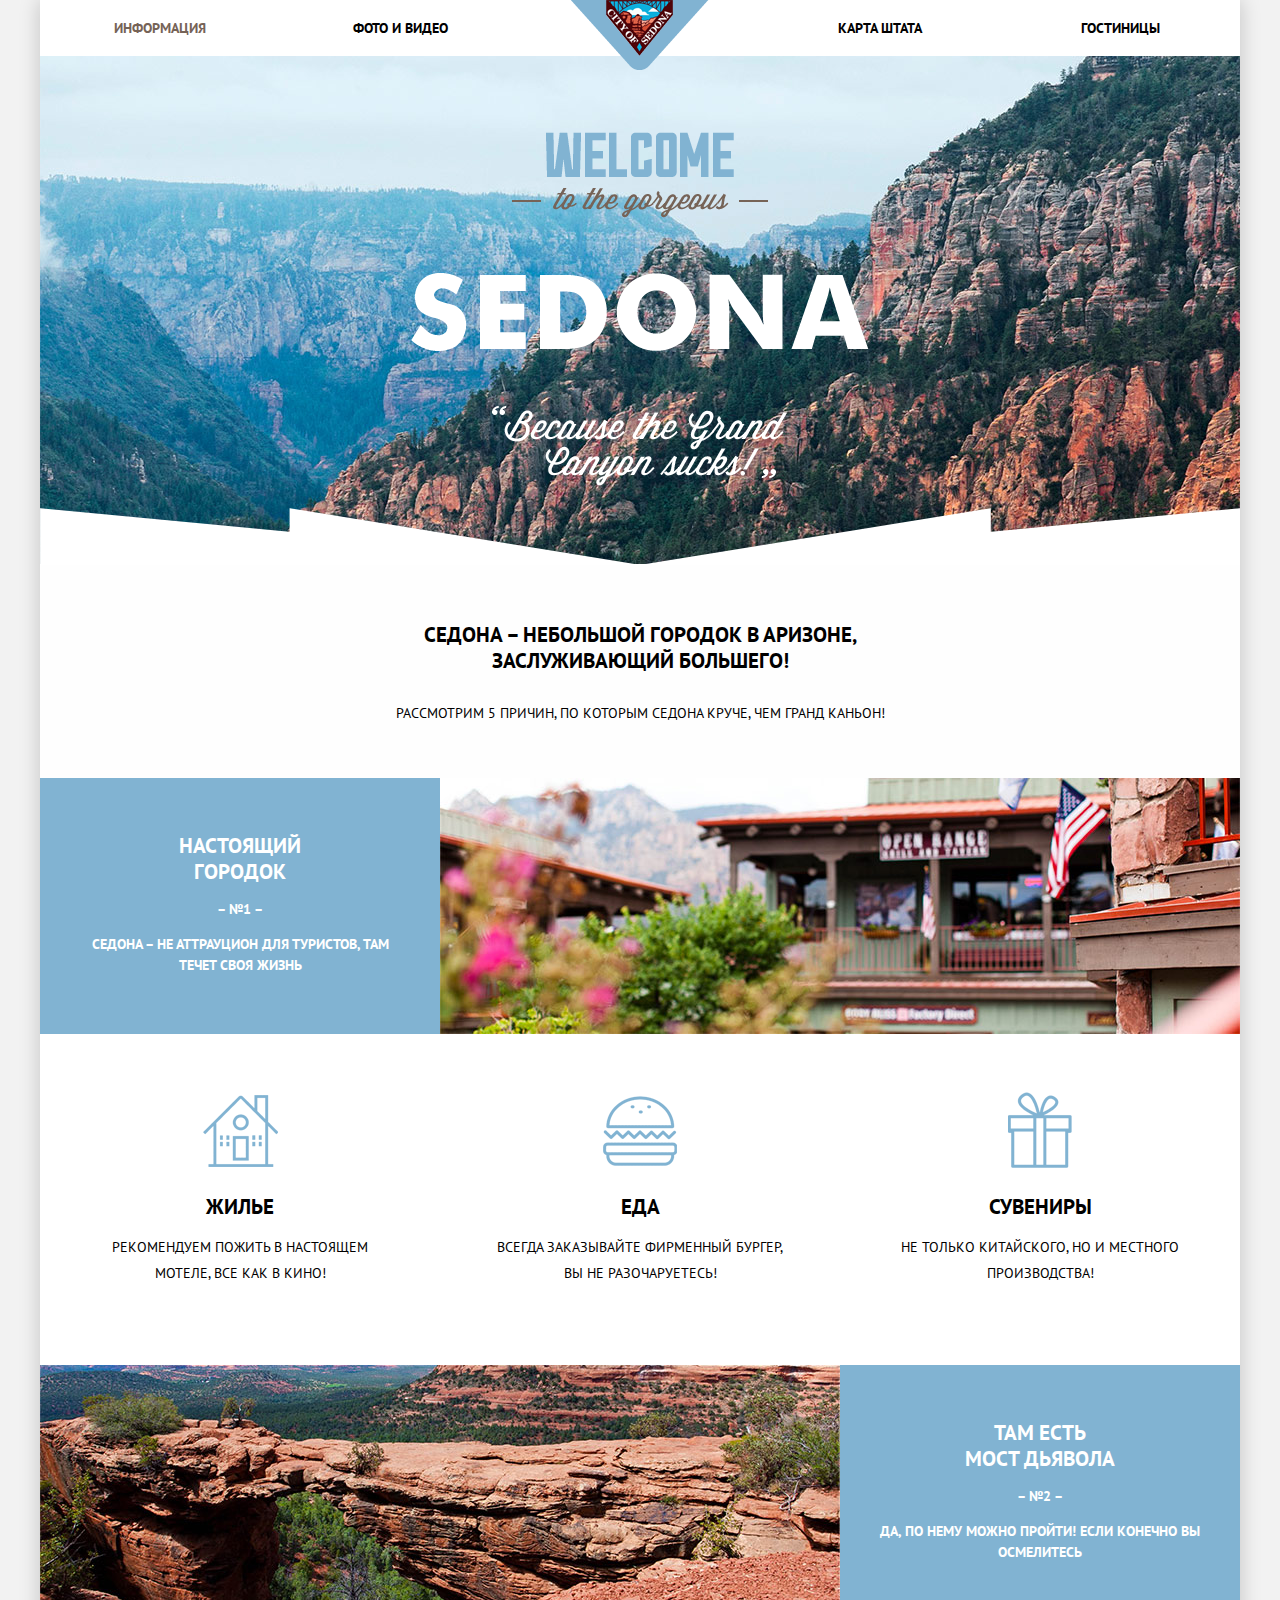
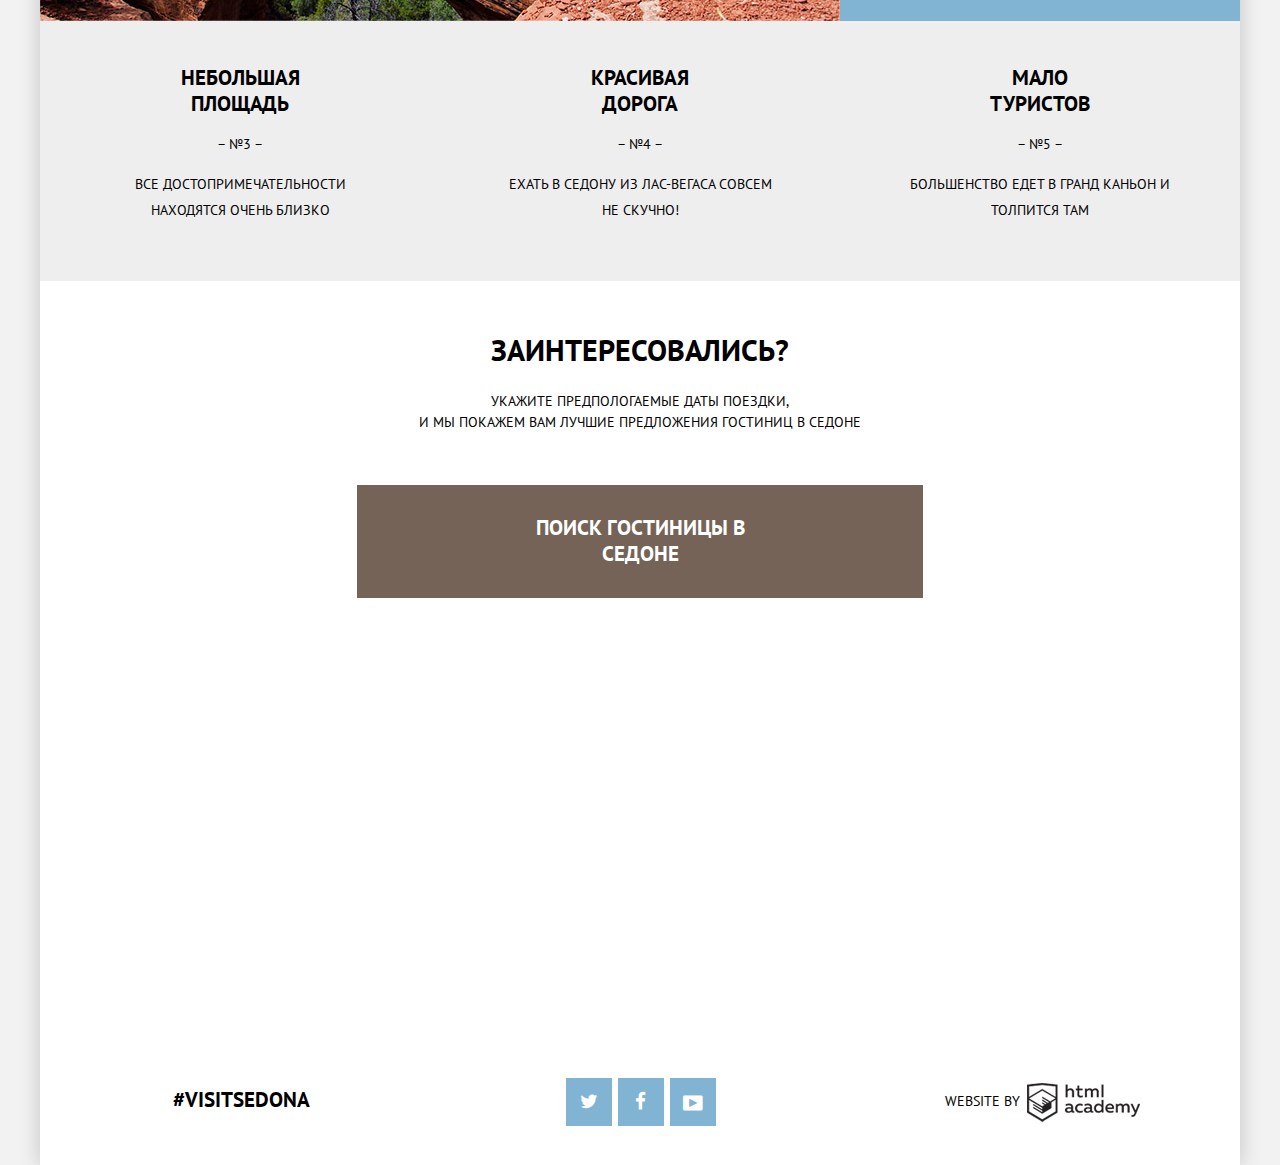
==== index.html @ 7009b2d2 "поправил цвет состояний" ====
<!DOCTYPE html>
<html lang="ru">
  <head>
    <meta charset="utf-8">
    <title>HTML Academy: Седона</title>
    <link rel="stylesheet" href="css/normalize.css">
    <link rel="stylesheet" href="css/style.css">
    <link href="https://fonts.googleapis.com/css?family=PT+Sans:400,700&amp;subset=latin,cyrillic" rel="stylesheet" type="text/css">
  </head>
<body>
  <div class="wrap">
    <header class="header">
          <ul class="navigation">
           <li><span class="active">Информация</span></li>
            <li><a class="navigation-name" href="#">Фото и видео</a></li>
            <li class="logo-block"><a  href="index.html" class="navigation-name header-logo"><img src="img/logo.png" width="138" height="70" alt="logo" /></a></li>
            <li><a class="navigation-name" href="#map">Карта штата</a></li>
            <li><a class="navigation-name" href="hotels.html">Гостиницы</a></li>
          </ul>
      </header>

    <main class="main-container">
      <div class="logo-banner">
        <div class="welcome-logo banner-logos">
          <img src="img/welcome_logo.png" width="256" height="86" alt="welcome">
        </div>
        <div class="big-logo banner-logos">
          <img src="img/main_logo.png" width="458" height="78" alt="sedona">
        </div>
        <div class="slogan-logo banner-logos">
          <img src="img/gc_sucks.png" width="296" height="80" alt="gc-is-sucks">
        </div>
      </div>
        <div class="summary-block">
          <section class="summary" >
            <h1 class="summary-title">Седона – небольшой городок в Аризоне, заслуживающий большего!</h1>
            <p>Рассмотрим 5 причин, по которым седона круче, чем Гранд Каньон!</p>
          </section>
        </div>

      <div class="reasons-container">
        <div class="reason reason-one">
          <div class="block-one">
           <div class="up-block-title-one">
             <b>Настоящий <br>городок</b>
             <p>– №1 –</p>
             <p> Седона – не аттрауцион для туристов, там течет своя жизнь </p>
           </div>
         </div>
         <div class="reason-one-foto">
         </div>
          <div class="block-two">
            <ul class="reason-one-list">
              <li class="list-block pic-up-one">
                <div class="city-rew">
                  <span>Жилье</span>
                  <p>Рекомендуем пожить в настоящем мотеле, все как в кино!</p>
                </div>
              </li>
              <li class="list-block pic-up-two">
                <div class="city-rew">
                <span>Еда</span>
                <p>Всегда заказывайте фирменный бургер, вы не разочаруетесь!</p>
               </div>
             </li>
              <li class="list-block pic-up-three">
                <div class="city-rew">
                  <span>Сувениры</span>
                  <p>Не только китайского, но и местного производства!</p>
                </div>
              </li>
            </ul>
          </div>
        </div>
        <div class="reason reason-two">
            <div class="reason-two-foto">
          </div>
          <div class="block-one">
            <div class="up-block-title-two">
              <b>Там есть<br>мост дьявола</b>
              <p>– №2 –</p>
              <p> Да,  по нему можно пройти! Если конечно вы осмелитесь</p>
            </div>
          </div>
          <div class="block-two">
            <ul class="reason-two-list">
              <li class="list-block">
                <div class="diablo-rew">
                <span>Небольшая<br>площадь</span>
                <p>– №3 –</p>
                <p>Все достопримечательности находятся очень близко</p>
              </div>
            </li>
              <li class="list-block">
                <div class="diablo-rew">
                  <span>Красивая<br> дорога</span>
                  <p>– №4 –</p>
                  <p>Ехать в Седону из Лас-Вегаса совсем не скучно!</p>
                </div>
              </li>
              <li class="list-block">
               <div class="diablo-rew">
                <span>Мало<br> туристов</span>
                <p>– №5 –</p>
                <p>Большенство едет в гранд каньон и толпится там</p>
               </div>
             </li>
            </ul>
        </div>
      </div>
    </div>
    <div class="search-container">
      <div class="question">
        <b>Заинтересовались?</b>
        <p>Укажите предпологаемые даты поездки,<br> и мы покажем вам лучшие предложения гостиниц в седоне</p>
        </div>

          <div class="search-block">
            <a href="#" class="search-btn"><h2>Поиск гостиницы в седоне</h2></a>
              <form action="https://echo.htmlacademy.ru" method="get" class="search-form">
                <div class="date-block">
                  <div class="date-in">
                    <label><span class="label-titel">Дата заезда:</span>
                      <input  type="text" class="date" name="date-in"  value="24 апреля 2016" tabindex="1" required>
                      <span class="icon-calendar"></span>
                    </label>
                  </div>
                  <div class="date-out">
                    <label><span class="label-titel">Дата выезда:</span>
                      <input  type="text" class="date" name="date-out" value="4 июля 2016" tabindex="2" required>
                      <span class="icon-calendar"></span>
                    </label>
                  </div>
                </div>
                <div class="switch-block">
                  <div class="switch-title">Взрослые:</div>
                  <div class="adult-switch">
                    <button class="switch-button" type="button" name="-"><span class="icon-minus"></span></button>
                    <input type="text" class="numb" name="text" value="2" tabindex="3">
                    <button class="switch-button" type="button" name="+"><span class="icon-plus"></span></button>
                  </div>
                  <div class="switch-title">Дети:</div>
                  <div class="child-switch">
                    <button  class="switch-button" type="button" name="-"><span class="icon-minus"></span></button>
                    <input type="text" class="numb" name="text" value="0" tabindex="4">
                    <button  class="switch-button" type="button" name="+"><span class="icon-plus"></span></button>
                  </div>
                </div>
                <input type="submit" class="find-button" name="button" value="Найти">
              </form>
            </div>
          </div>
          <div id="map" class="map-box">
            <iframe src="https://www.google.com/maps/embed?pb=!1m18!1m12!1m3!1d704650.4174790381!2d-111.84187497226355!3d34.87278309680988!2m3!1f0!2f0!3f0!3m2!1i1024!2i768!4f13.1!3m3!1m2!1s0x872da132f942b00d%3A0x5548c523fa6c8efd!2z0KHQtdC00L7QvdCwLCDQkNGA0LjQt9C-0L3QsCA4NjMzNiwg0KHQqNCQ!5e0!3m2!1sru!2sru!4v1463245901984" class="map" width="1200" height="585" frameborder="0" style="border:0" allowfullscreen></iframe>
          </div>
      </main>
      <!-- Подвал -->
      <footer>
        <div class="container">
          <div class="visitsedona">
            <a href="#">#visitsedona</a>
          </div>
          <div class="social">
            <ul>
              <li><a class="soc icon-twitter" href="https://twitter.com/"></a></li>
              <li><a class="soc icon-facebook" href="https://www.facebook.com/"></a></li>
              <li><a class="soc icon-youtube" href="https://www.youtube.com/"></a></li>
            </ul>
          </div>
          <div class="copyright-block">
          <a href="#" class="copyright"></a>
        </div>
        </div>
      </footer>
    </div>
<!--Скрипт -->
<script src="js/script.js"></script>
</body>
</html>
---- css/style.css ----
html,
body {
  margin: 0;
  padding: 0;
  font-family: "PT Sans","Arial", sans-serif;
  font-size: 14px;
  line-height: 26px;
  font-weight: bold;
  background-color: #f2f2f2;
}

@font-face {
  font-weight: normal;
  font-style: normal;
  font-family: "symbols-sedona";
  src: url("../fonts/symbols-sedona.woff") format("woff"),
       url("../fonts/symbols-sedona.woff2") format("woff2");
}

[class^="icon-"]::before,
[class*=" icon-"]::before {
  display: inline-block;
  width: 1em;
  margin-right: 0.2em;
  margin-left: 0.2em;

  font-weight: normal;
  line-height: 1em;
  font-family: "symbols-sedona";
  text-align: center;
  text-transform: none;
  text-decoration: inherit;
  font-style: normal;
  font-variant: normal;

  speak: none;
}

.icon-facebook::before { content: "\66"; } /* "f" */
.icon-twitter::before { content: "\74"; } /* "t" */
.icon-up-dir::before {content: "\25b2"; } /* "▲" */
.icon-down-dir::before {content: "\25bc";} /* "▼" */
.icon-star::before { content: "\2605"; } /* "★" */
.icon-check-off::before { content: "\2610"; } /* "☐" */
.icon-check-on::before { content: "\2611"; } /* "☑" */
.icon-calendar::before { content: "\e800"; } /* "" */
.icon-plus::before { content: "\e801"; } /* "" */
.icon-minus::before { content: "\e802"; } /* "" */
.icon-youtube::before { content: "\f39e"; } /* "" */




a{
  text-decoration: none;
  text-transform: uppercase;
  color: #000000;
}



.clearfix::after {
  content: "";
  display: table;
  clear: both;
}


.wrap{
  margin: 0 auto;
  width: 1200px;
  box-shadow: 0 0 20px rgba(0,0,0,0.2);
}

.wrap-hotels{
  margin: 0 auto;
  width: 1200px;
  box-shadow: 0 0 20px rgba(0,0,0,0.2);
}


/*Хедер*/

.header{
  background-color: #ffffff;
  box-sizing: border-box;
 }

 .main-menu{
  min-height: 56px;
 }

 .navigation{
   font-size: 0;
   margin: 0;
   padding: 0;
   list-style: none;
   box-sizing: border-box;
 }

 .navigation li{
  display: inline-block;
  vertical-align: top;
  text-align: center;
  width: 20%;
  box-sizing: border-box;
 }

.navigation .active,
 .navigation .navigation-name{
   display: block;
   font-family: "PT Sans","arial", sans-serif;
   font-size: 14px;
   line-height: 26px;
   font-weight: bold;
   text-transform: uppercase;
   padding: 15px 0;
 }

.logo-block{
  position: relative;
 }

.navigation .navigation-name.header-logo{
  padding: 0;
  height: 0;
  z-index: 2;
 }

 .navigation li>a:hover{
   color: #81b3d2;
 }

 .navigation li>a:active{
   color: #b2b2b2;
 }

.navigation .active{
   color: #766357;
 }

.navigation .active:hover{
   color: #604e43;
 }

 .navigation .active:active{
    color: #d6d0cc;
  }


/*Index.html container*/
.main-container{
  padding-top: 1px;
  background:  #ffffff url("../img/background_photo_1.jpg") no-repeat 50% 0;
}

/*hotels.html container*/
.main-container-hotels{
  height: 756px;
  background:  #ffffff url("../img/background_photo_hotels.jpg") no-repeat 50% 0%;
}

/*Блок с надписями*/
.logo-banner{
  position: relative;
  padding-bottom: 24px;
  margin-top: 75px;
}

.logo-banner::after{
  content: "";
  position: absolute;
  bottom: 0;
  left: 0;
  right: 0;
  display: block;
  width: 1200px;
  height: 57px;
  background: url("../img/deco.png") no-repeat;
}

.banner-logos{
  margin: 0  auto 55px auto;
}

.welcome-logo{
  width:256px;
  height: 86px;
}

.big-logo{
  width:458px;
  height: 78px;
}

.slogan-logo{
  width:296px;
  height: 80px;
}

/*Блок-причины*/
.summary-block{
  background-color: #fefefe;
  padding: 43px 300px 38px 300px;
  text-align: center;
}

.summary-title{
  margin-bottom: 26px;

}


.summary-title,
.up-block-title-one,
.up-block-title-two,
.city-rew span,
.diablo-rew span,
.search-btn h2,
.visitsedona a{
  font-size: 21px;
  line-height: 26px;
  font-weight: bold;
  text-transform: uppercase;
  font-family: "PT Sans","arial", sans-serif;
}

.summary p,
.block1 p,
.city-rew p,
.diablo-rew p,
.question p{
  font-size: 14px;
  line-height: 26px;
  font-weight: lighter;
  text-transform: uppercase;
  font-family: "PT Sans","arial", sans-serif;
}

/*Блоки с причинами*/
.reason{
  font-size: 0;
}
.reason-one{
  margin-bottom: 55px;
}

.block-one{
  display: inline-block;
  vertical-align: top;
  width: 400px;
  background-color: #81b3d2;
  color: #ffffff;
}

.reason-one-foto{
  display: inline-block;
  vertical-align: top;
  width: 800px;
  height:256px;
  background: #2d282f url("../img/foto_2.jpg") no-repeat;
}

/*Наименование голубых блоков))*/
.up-block-title-one,
.up-block-title-two{
  margin: 0px 50px;
  padding-top: 55px;
  padding-bottom: 44px;
  text-align: center;
}

.up-block-title-two{
  margin: 0px 40px;
}

.list-block{
  display: inline-block;
  vertical-align: top;
  width: 380px;
  padding: 10px 10px;
  text-align: center;
}

.up-block-title-one p,
.up-block-title-two p{
  font-size: 14px;
  line-height: 21px;
}

.block-two ul{
  font-size: 0;
  margin: 0;
  padding: 0;
  list-style: none;
  box-sizing: border-box;
}

.pic-up-one{
  background:  #ffffff url("../img/house.png") no-repeat 50% 30%;
}

.pic-up-two{
  background:  #ffffff url("../img/burger.png") no-repeat 50% 30%;
}

.pic-up-three{
  background:  #ffffff url("../img/prise.png") no-repeat 50% 29%;
}

.reason-two-foto{
  display: inline-block;
  vertical-align: top;
  width: 800px;
  height:256px;
  background: #ffffff url("../img/foto_3.jpg") no-repeat;
}

.city-rew{
  padding: 0 40px;
  margin-top: 150px;
  line-height: normal;
}

.diablo-rew{
  padding: 34px 55px;
  line-height: normal;
}

.reason-two .block-two{
  background-color: #eeeeee;
}



/*Поиск*/
.search-container{
  position: relative;
  padding: 53px 350px 125px 350px  ;
  background: #ffffff;
  pointer-events: none;
}

.question{
  padding-top: 5px;
  text-align: center;
}

.question p{
  font-size: 14px;
  line-height: 21px;
  padding-top: 8px;
}

.question b{
  font-size: 30px;
  line-height: 21px;
  font-weight: bold;
  text-transform: uppercase;
  font-family: "PT Sans","arial", sans-serif;
}

.search-block{
  position: absolute;
  left: 317px;
  top: 204px;
  width: 566px;
  height: 480px;
}

.search-btn{
  display: block;
  padding: 13px 138px;
  background: #766357;
  text-align: center;
  text-decoration: none;
  color:#ffffff;
  pointer-events: all;
  border: none;
  outline: none;
}

.search-btn:active{
  box-shadow: inset 0 0 50px rgba(0,0,0,0.4);
}

/*Блок который отображается с помощью JS при нажатии на кнопку .search-btn */
.search-form{
  display: none;
  font-family: "PT Sans","arial", sans-serif;
  font-size: 14px;
  line-height: 26px;
  font-weight: bold;
  text-transform: uppercase;
  padding: 54px 41px 55px 57px;
  background: #ffffff;
  box-shadow: 0px 5px 10px rgba(0,0,0,0.2);
  pointer-events: all;
}

.search-form-show{
  display: block;
}

.search-form-hide{
  display: none;
}


.date {
  box-sizing: border-box;
  width:347px;
  height: 38px;
  margin-bottom: 29px;
  padding-left: 15px;
  padding-right: 15px;
  border: none;
  background: #f2f2f2;
  font-family: "PT Sans","arial", sans-serif;
  font-size: 14px;
  line-height: 26px;
  font-weight: bold;
  text-transform: uppercase;
}

.label-titel{
  display: inline-block;
  vertical-align: top;
  padding-top: 6px;
  width: 105px;
}

.date-in label,
.date-out label{
  position: relative;
}

.date,
input[type="text"],
.switch-button{
  outline: none;
}

.date:hover{
  background: #ebebeb;
}
.date:focus{
  background: #ffffff;
  outline: 2px solid #e5e5e5;
}


.icon-calendar{
  position: absolute;
  right: 5px;
  top: -8px;
  padding-top: 5px;
  font-size: 21px;
  line-height: 26px;
  color:#c2c2c2;
}

.icon-plus:hover,
.icon-minus:hover,.icon-calendar:hover{
  color:#000000;
}

.icon-plus:active,
.icon-minus:active,.icon-calendar:active{
  color:#81b3d2;
}

.numb{
  width: 28px;
  height: 28px;
  padding: 0;
  margin: 0;
  font-size: 14px;
  line-height: 26px;
  font-weight: bold;
  text-align: center;
  border: none;
  background: #f2f2f2;
}

.switch-button{
  border: none;
  cursor: pointer;
  background: #f2f2f2;
  padding: 6px 9px;
}

.icon-plus,
.icon-minus{
  color: #a9a9a9;
  font-size: 14px;
  line-height: 26px;
}

.child-switch,
.adult-switch{
  box-sizing: border-box;
  width: 114px;
  height: 38px;
  padding-left: 2px;
  background: #f2f2f2;
}

.adult-switch{
  margin-left: 35px;
  margin-right: 50px;
}

.child-switch{
  margin-left: 20px;
}

.switch-title,
.child-switch,
.adult-switch{
  display: inline-block;
}

.find-button{
  width: 459px;
  height: 58px;
  margin: auto 0;
  margin-top: 55px;
  border: none;
  outline: none;
  background: #81b3d2;
  color:#ffffff;
  font-size: 21px;
  line-height: 26px;
  text-transform: uppercase;
  font-weight: bold;
  cursor: pointer;
}

.find-button:hover{
  background: #669ec0;
}

.find-button:active{
  background:#5496bd;
  color:#88b6d1;
}

/*Map*/

.map-box{
  z-index: 1;
  margin-bottom: -120px;
}

/*Подвал*/

footer{
  position: relative;
  z-index: 2;
  font-size: 0;
  padding: 33px 100px 39px 133px;
  box-sizing: border-box;
  background-color: rgba(255, 255, 255, 0.9);
}

.visitsedona{
  display: inline-block;
  vertical-align: top;
  padding-top: 9px;
  width: 33.334%;
}

.social{
  display: inline-block;
  vertical-align: top;
  text-align: center;
  width: 33.334%;
}

.social ul{
  font-size: 0;
  margin-right: 25px;
  padding: 0;
  list-style: none;
}

.social li{
  display: inline-block;
}

.social li:nth-child(1)> a,
.social li:nth-child(2)> a{
  font-size: 19px;
  line-height: 20px;
}

.social li:nth-child(3)> a{
  font-size: 23px;
  line-height: 20px;
}


.soc{
  display: inline-block;
  vertical-align: top;
  width: 46px;
  height: 48px;
  margin-right: 6px;
  padding-top: 13px;
  text-align: center;
  color:#ffffff;
  background: #81b3d2;
  box-sizing: border-box;
}

.soc:hover{
  background: #669ec0;
}
.soc:active{
  background: #5496bd;
  color:#88b6d1;
}



.copyright-block{
  width: 33.334%;
  display:inline-block;
  vertical-align: top;
  text-align: right;
}

.copyright{
  display:inline-block;
  vertical-align: top;
  position: relative;
  margin-top: 5px;
  width: 113px;
  height: 39px;
  background: url(../img/acadlogo.png) no-repeat;
}

.copyright:hover{
  background: url(../img/acadlogo_hvr.png) no-repeat;
}

.copyright:active{
  background: url(../img/acadlogo_down.png) no-repeat;
}

.copyright::before{
  position: absolute;
  top: 5px;
  left:-82px;
  content:"Website by";
  font-size: 14px;
  line-height: 26px;
  font-weight: lighter;
  text-transform: uppercase;
  font-family: "PT Sans","arial", sans-serif;
}

/*HOTELS*/

.hotel-filters{
  height: 175px;
  /*outline: 1px solid red;*/
  padding: 21px 72px;
}

.find-hotels{
  height: 31px;
  border-bottom:1px solid #e5e5e5;
  background: #ffffff;
  padding: 28px 60px;
}



/*Checkbox*/

.checkbox-filter{
  display: inline-block;
  vertical-align: top;
  width: 527px;
  margin-right: 195px;
}


.perks{
  display: inline-block;
  vertical-align: top;
  margin-right: 115px;
  margin-top: 5px;
  font-size: 16px;
  line-height: 20px;
  color: #ffffff;
  text-transform: uppercase;
}

input[type="checkbox"]{
  display:none;
}

input[type="checkbox"]+label{
  display: block;
  margin: 26px 0;
  padding-left: 40px;
  font-size: 14px;
  line-height: 20px;
  font-weight: normal;
  color: #ffffff;
  text-transform: uppercase;
  position: relative;
  cursor: pointer;
}


input[type="checkbox"]+label::before,
input[type="checkbox"]:checked+label::before,
input[type="checkbox"]:disabled+label::before,
input[type="checkbox"]:checked:disabled+label::before{
position: absolute;
top: 0;
left: 0;
}

input[type="checkbox"]+label::before{
  content: "";
  width: 22px;
  height: 22px;
  background: transparent url(../img/spritesheet.png) no-repeat -5px -5px;
}

input[type="checkbox"]:checked+label::before{
  content: "";
  width: 26px;
  height: 22px;
  background: transparent url(../img/spritesheet.png) no-repeat -37px -5px;
}

input[type="checkbox"]:disabled+label::before{
  content: "";
  width: 22px;
  height: 22px;
  background: transparent url(../img/spritesheet.png) no-repeat -109px -5px;
}

input[type="checkbox"]:checked:disabled+label::before{
  content: "";
  width: 26px;
  height: 22px;
  background: transparent url(../img/spritesheet.png) no-repeat -73px -5px;
}


/*Сложный фитльтр*/
.filter-range {
  display: inline-block;
  vertical-align: top;
  padding-top: 5px;
  width: 330px;
  color: #ffffff;
  text-transform: uppercase;
}

.filter-range-title {
  margin-bottom: 11px;
  margin-left: 3px;
  font-weight: 600;
  font-size: 16px;
  line-height: 21px;
}

.price-controls {
  position: relative;
  height: 33px;
  margin-bottom: 20px;
  margin-left: 13px;
  font-size: 0;
  border: 2px solid #ffffff;
  border-radius: 2px;
}

.price-controls::after {
  content: "";
  position: absolute;
  top: 50%;
  left: 50%;
  width: 2px;
  height: 22px;
  transform: translate(-50%, -50%);
  background: #ffffff;
}

.price-controls label {
  display: inline-block;
  font-size: 14px;
  line-height: 28px;
  font-weight: normal;
  vertical-align: top;
  cursor: pointer;
}

.price-controls .min-price{
  width: 90px;
  padding-left: 65px;
}

.price-controls .max-price {
  padding-left: 58px;
}

.price-controls input {
  width: 50px;
  margin: 0;
  color: inherit;
  font: inherit;
  background: none;
  border: none;
  outline: none;
}

.range-controls {
  position: relative;
  margin-bottom: 32px;
    margin-left: 13px;
}

.range-controls .scale {
  height: 2px;
  background: rgba(255, 255, 255, 0.3);
}

.range-controls .bar {
  width: 80%;
  height: 2px;
  background: #ffffff;
}

.range-toggle {
  position: absolute;
  top: -9px;
  width: 4px;
  height: 4px;
  background: #ababab;
  border: 8px solid #ffffff;
  border-radius: 50%;
  box-shadow: 0 2px 1px 0 rgba(0, 1, 1, 0.2);
  cursor: pointer;
}

.range-toggle-min {
  left: 0;
}

.range-toggle-max {
  left: 80%;
}

.range-toggle:hover {
  background: #1c4f80;
}

.btn-transparent {
  display: block;
  margin: 0 auto;
  padding: 6px 35px;
  font-size: 14px;
  font-weight: normal;
  line-height: 20px;
  color: #ffffff;
  text-transform: uppercase;
  background: transparent;
  border: 2px solid #ffffff;
  border-radius: 2px;
  outline: none;
  cursor: pointer;
}

.btn-transparent:hover {
  color: #000000;
  background: #ffffff;
}


/*Результат поиска*/


.find-hotels-title{
  margin-right: 45px;
  margin-left: 10px;
  font-size: 21px;
  line-height: 26px;
  color: #000000;
  text-transform: uppercase;
}

.sort-list{
  display: inline-block;
  vertical-align: top;
  font-size: 0;
  margin-top: 8px;
  padding: 0;
  list-style: none;
}

.sort-list li{
  display: inline-block;
  vertical-align: top;
}

.sort-list li:first-child{
  text-transform: uppercase;
  font-weight: normal;
  font-size: 12px;
  line-height: 18px;
  margin-right: 40px;
}

.sort-list li:not(first-child){
  margin-right: 32px;
}


.sort-list-type,
.active{
  text-transform: uppercase;
  font-weight: normal;
  font-size: 12px;
  line-height: 18px;
  color: #d0d0d0;
  border-bottom: 1px dotted #81b3d2;
}

.sort-list-type:hover{
  color: #81b3d2;
  border:none;
}

.sort-list-type:active{
  color: #000000;
  border:none;
}

.active{
  color: #81b3d2;
  border:none;
}


/*стрелки*/
.switches-case{
  display: inline-block;
  vertical-align: top;
  font-size: 0;
  margin-top: 5px;
  margin-left: 465px;

}

.switches-case  a{
  font-size: 23px;
  line-height: 20px;
  margin-left: -7px;
  color: #cccccc;
}

.switches-case  a:nth-child(2){
  color: #81b3d2;
}

.icon-up-dir:hover::before{
  color: #000000;
}

.icon-up-dir:active::before{
  color: #81b3d2;
}


/*Результаты*/

.hotel-block{
  box-sizing: border-box;
  height: 150px;
  border-bottom:1px solid #e5e5e5;
  padding:  25px 72px;
  background: #ffffff;
}

.hotel-img{
  float: left;
  margin-top: 5px;
  width: 135px;
  height: 90px;
}

.hotel-info{
  float: left;
  padding-left: 30px;
}

.hotel-name{
  display: inline-block;
  vertical-align: top;
  font-size: 21px;
  line-height: 26px;
  font-weight: bold;
  margin-bottom: 6px;
}

.hotel-name:hover{
  color:#81b3d2;
}

.hotel-name:active{
  color:#cacaca;
}

.type-prise{
  font-size: 14px;
  line-height: 21px;
  font-weight: normal;
  text-transform: uppercase;
  margin: 0;
}


.type{
  display: inline-block;
  vertical-align: top;
  width: 110px;
}

.prise{
  display: inline-block;
  vertical-align: top;
  margin-left: 6px;
}

.btn-more,
.btn-reserve{
  display: inline-block;
  vertical-align: top;
  padding: 3px 0px;
  margin-top: 15px;
  color: #ffffff;
  text-align: center;
  font-size: 14px;
  line-height: 21px;
}

.btn-more{
  margin-right: 2px;
  width: 110px;
  background: #81b3d2;
}

.btn-more:hover{
  background: #669ec0;
}

.btn-more:active{
  background: #5496bd;
  color:#88b6d1;
}

.btn-reserve{
  width: 142px;
  background: #766357;
}

.btn-reserve:hover{
  background: #604e43;
}

.btn-reserve:active{
  background: #503e33;
  color:#766860;
}


.rating{
  float: right;
}

.stars{
  text-align: right;
  color:#81b3d2;
}

.icon-star{
  display: inline-block;
  margin-left: -6px;
  font-size: 18px;
  line-height: 20px;
}

.rating-block{
  display: block;
  margin-top: 41px;
  margin-bottom: 0;
  padding: 3px 14px;
  text-align: center;
  font-size: 14px;
  font-weight: normal;
  line-height: 21px;
  color: #000000;
  text-transform: uppercase;
  background: #f2f2f2;
}
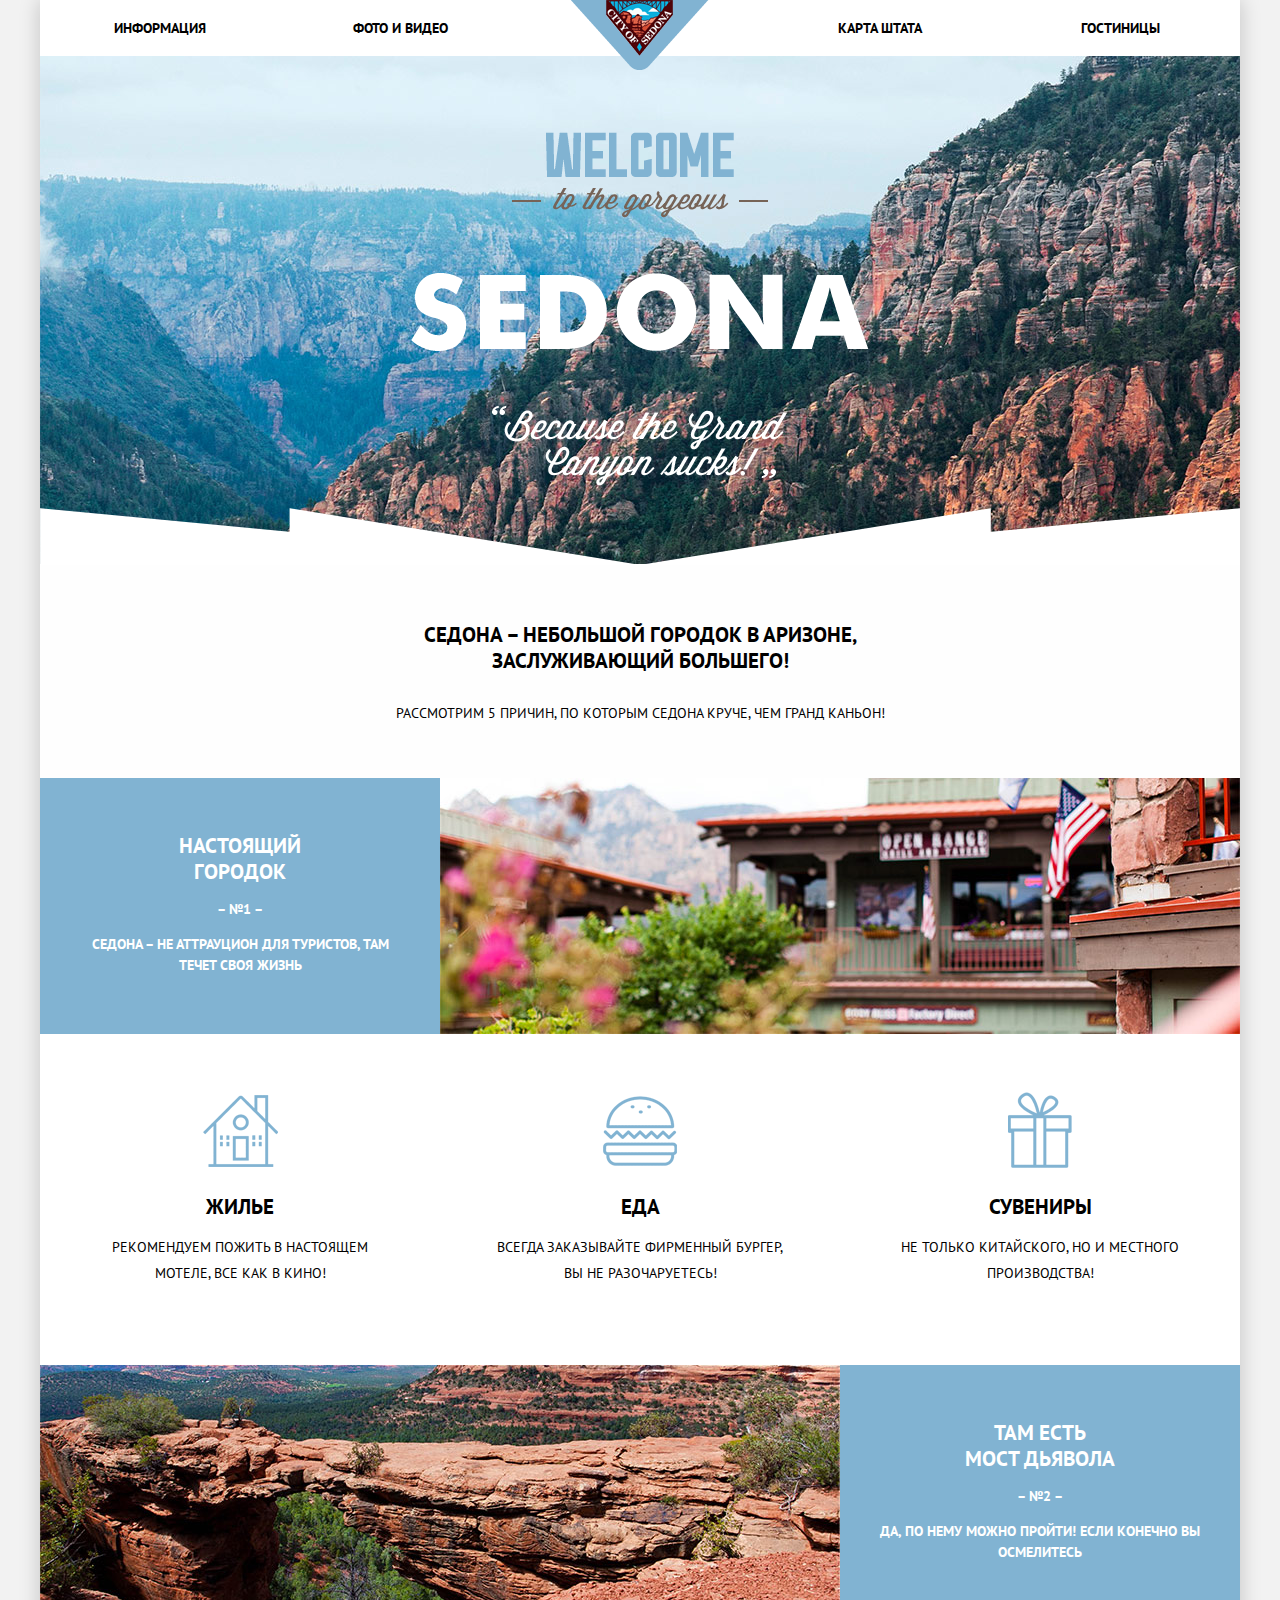
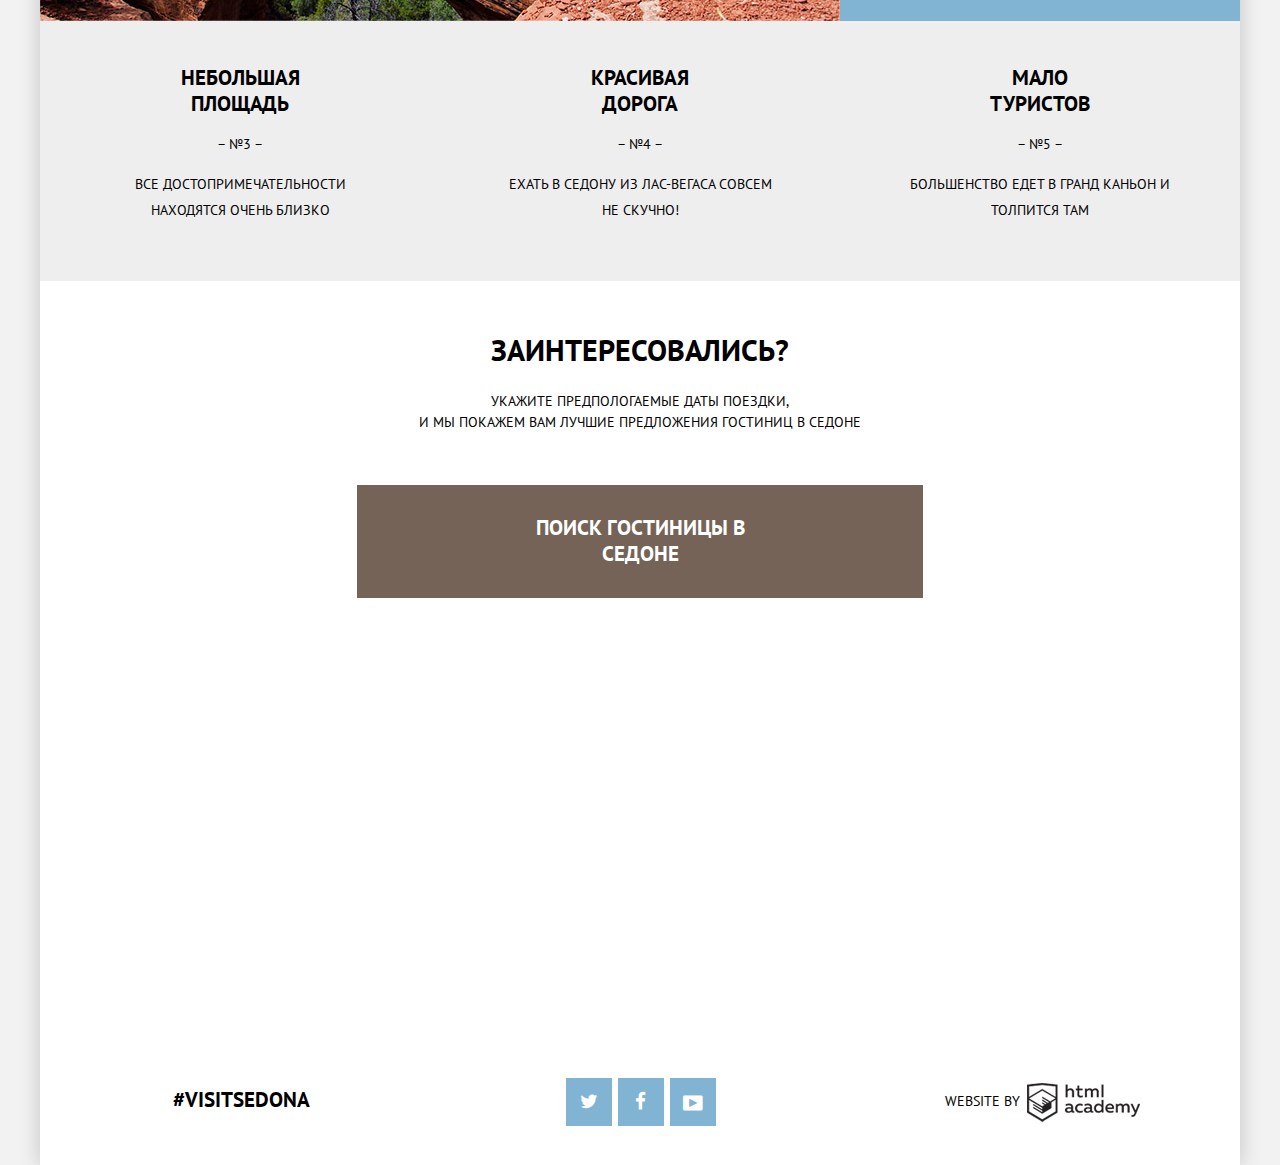
==== commit 155fdfcd: "Revert "поправил цвет состояний"" ====
--- a/index.html
+++ b/index.html
@@ -11,7 +11,7 @@
   <div class="wrap">
     <header class="header">
           <ul class="navigation">
-           <li><span class="active">Информация</span></li>
+           <li><span class="navigation-name">Информация</span></li>
             <li><a class="navigation-name" href="#">Фото и видео</a></li>
             <li class="logo-block"><a  href="index.html" class="navigation-name header-logo"><img src="img/logo.png" width="138" height="70" alt="logo" /></a></li>
             <li><a class="navigation-name" href="#map">Карта штата</a></li>
--- a/css/style.css
+++ b/css/style.css
@@ -106,7 +106,6 @@
   box-sizing: border-box;
  }
 
-.navigation .active,
  .navigation .navigation-name{
    display: block;
    font-family: "PT Sans","arial", sans-serif;
@@ -135,17 +134,15 @@
    color: #b2b2b2;
  }
 
-.navigation .active{
-   color: #766357;
+ .active{
+   color: #88786d;
  }
 
-.navigation .active:hover{
+ .active:hover{
    color: #604e43;
  }
 
- .navigation .active:active{
-    color: #d6d0cc;
-  }
+
 
 
 /*Index.html container*/
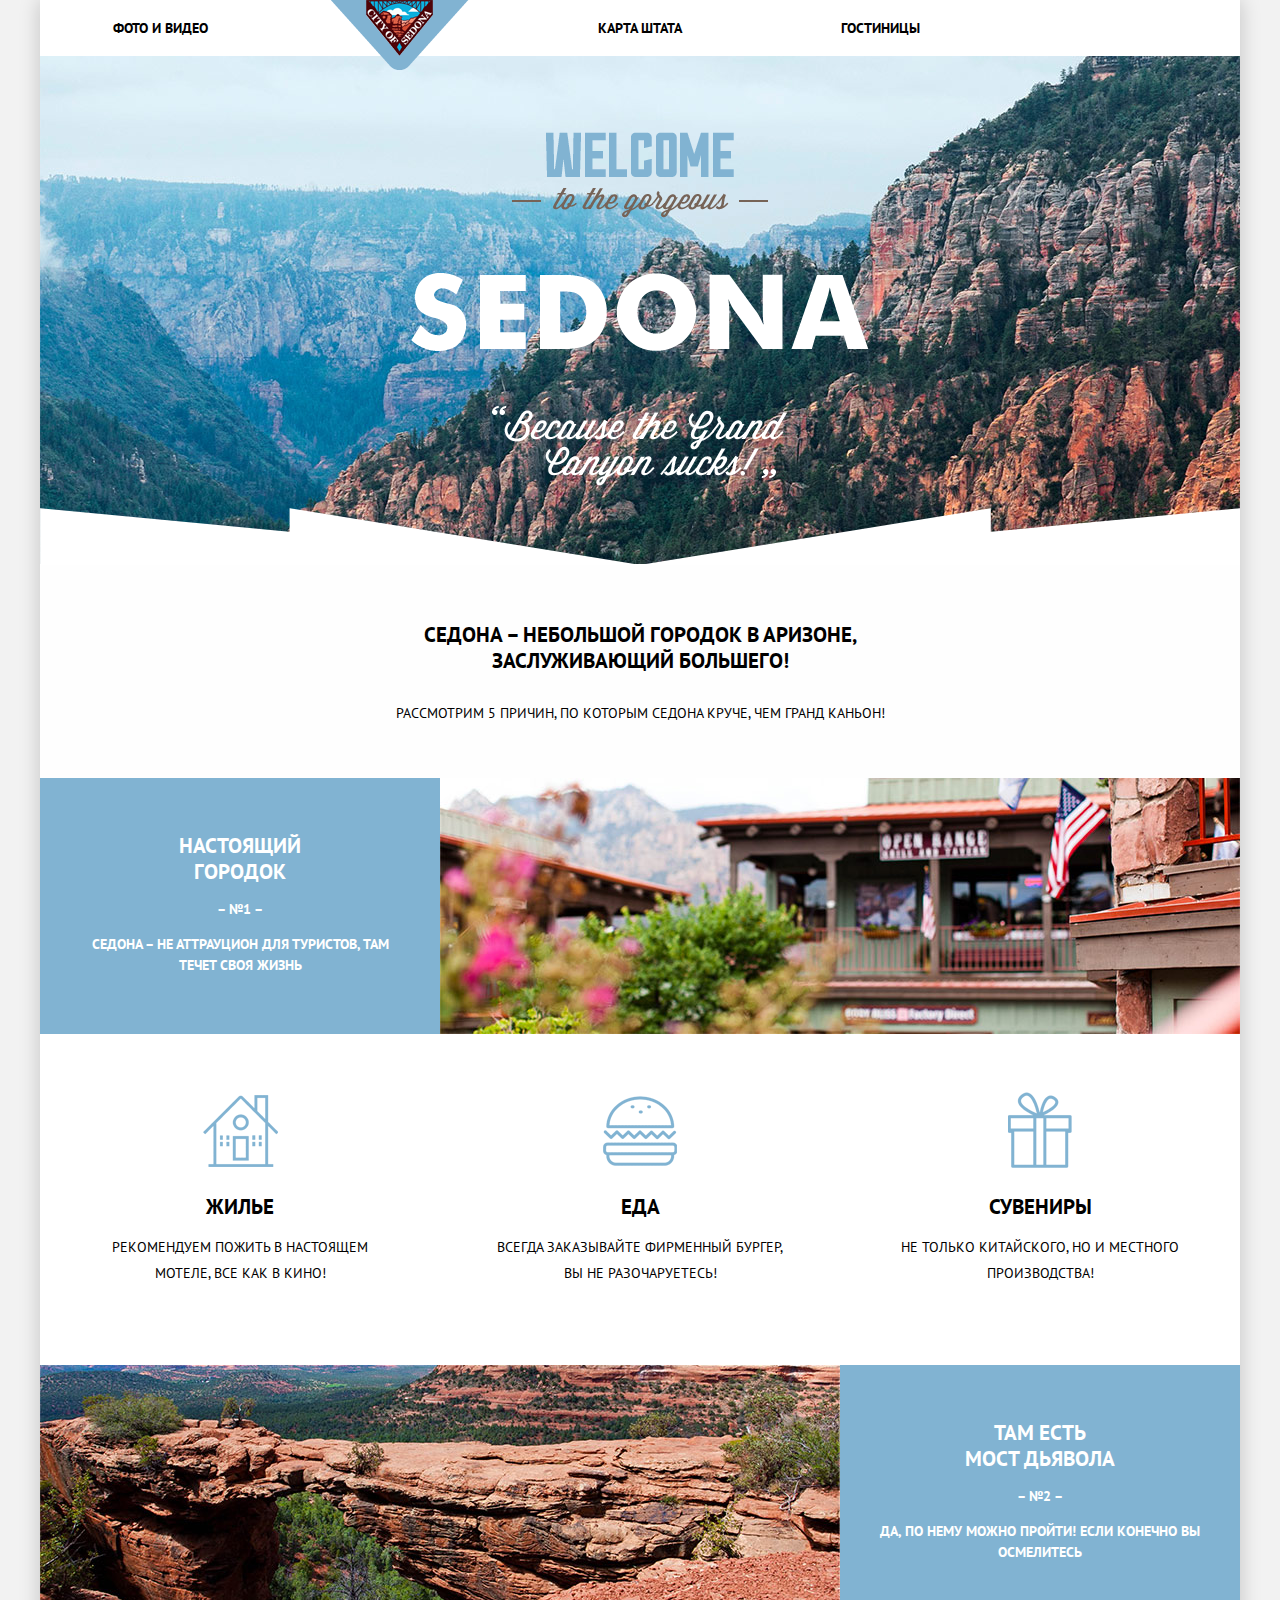
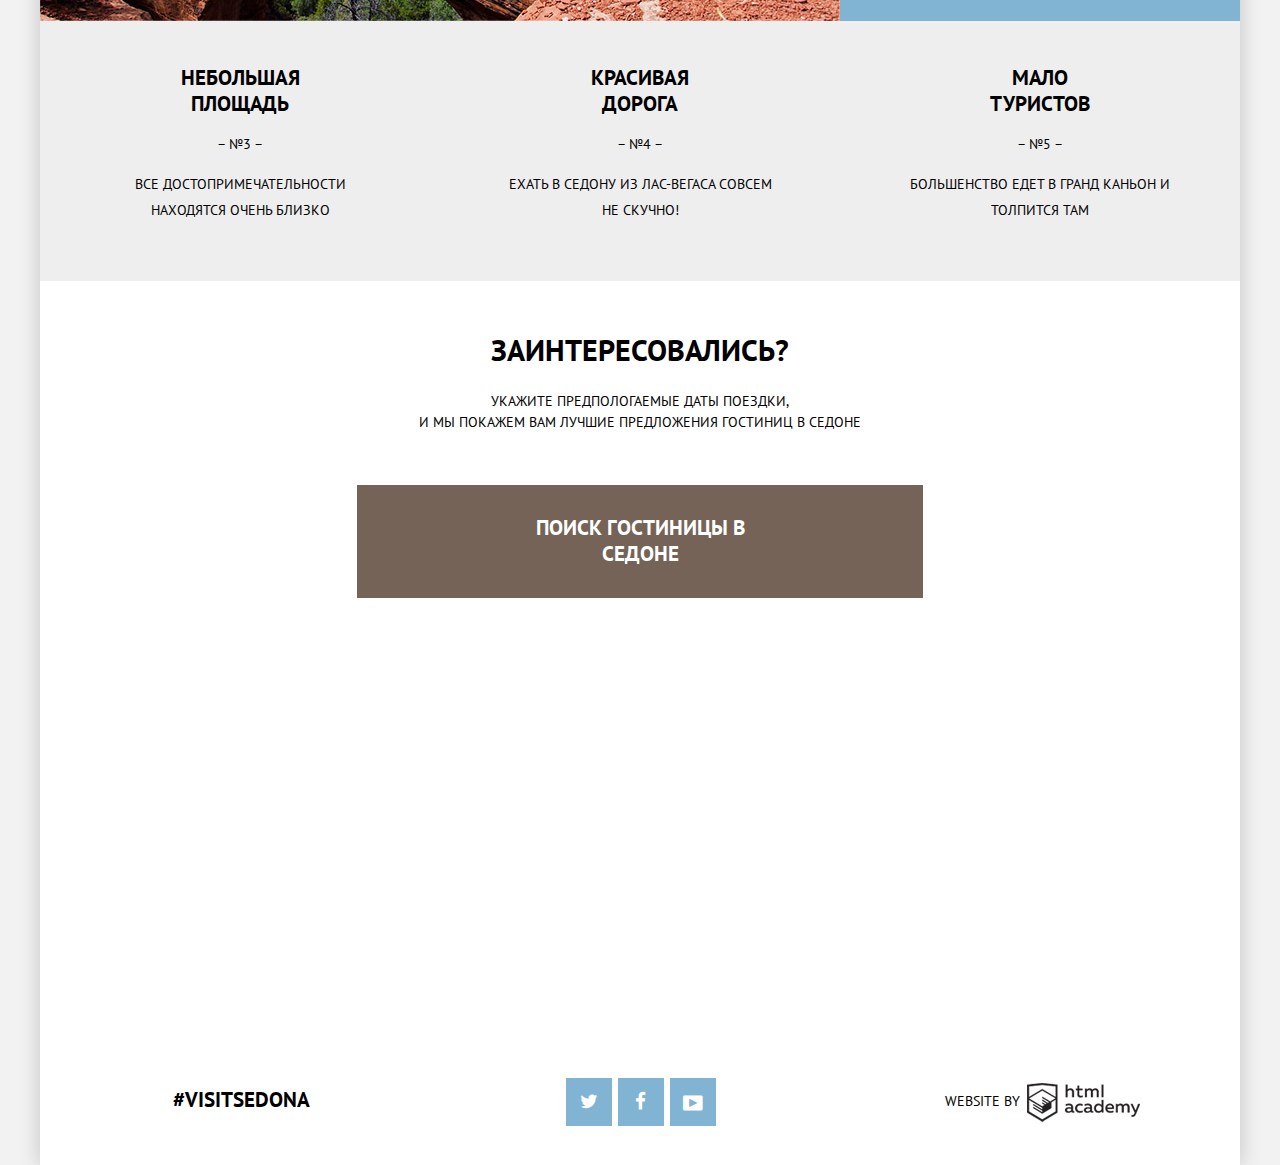
==== commit 6cb41063: "поправил цвет состояний" ====
--- a/index.html
+++ b/index.html
@@ -11,7 +11,6 @@
   <div class="wrap">
     <header class="header">
           <ul class="navigation">
-           <li><span class="navigation-name">Информация</span></li>
             <li><a class="navigation-name" href="#">Фото и видео</a></li>
             <li class="logo-block"><a  href="index.html" class="navigation-name header-logo"><img src="img/logo.png" width="138" height="70" alt="logo" /></a></li>
             <li><a class="navigation-name" href="#map">Карта штата</a></li>
--- a/css/style.css
+++ b/css/style.css
@@ -53,7 +53,6 @@
 
 a{
   text-decoration: none;
-  text-transform: uppercase;
   color: #000000;
 }
 
@@ -106,7 +105,8 @@
   box-sizing: border-box;
  }
 
- .navigation .navigation-name{
+ .navigation .navigation-name,
+ .navigation .active{
    display: block;
    font-family: "PT Sans","arial", sans-serif;
    font-size: 14px;
@@ -134,15 +134,17 @@
    color: #b2b2b2;
  }
 
- .active{
-   color: #88786d;
+.navigation .active{
+   color: #766357;
  }
 
- .active:hover{
+.navigation .active:hover{
    color: #604e43;
  }
 
-
+ .navigation .active:active{
+    color: #d6d0cc;
+  }
 
 
 /*Index.html container*/
@@ -1078,7 +1080,6 @@
   color:#766860;
 }
 
-
 .rating{
   float: right;
 }
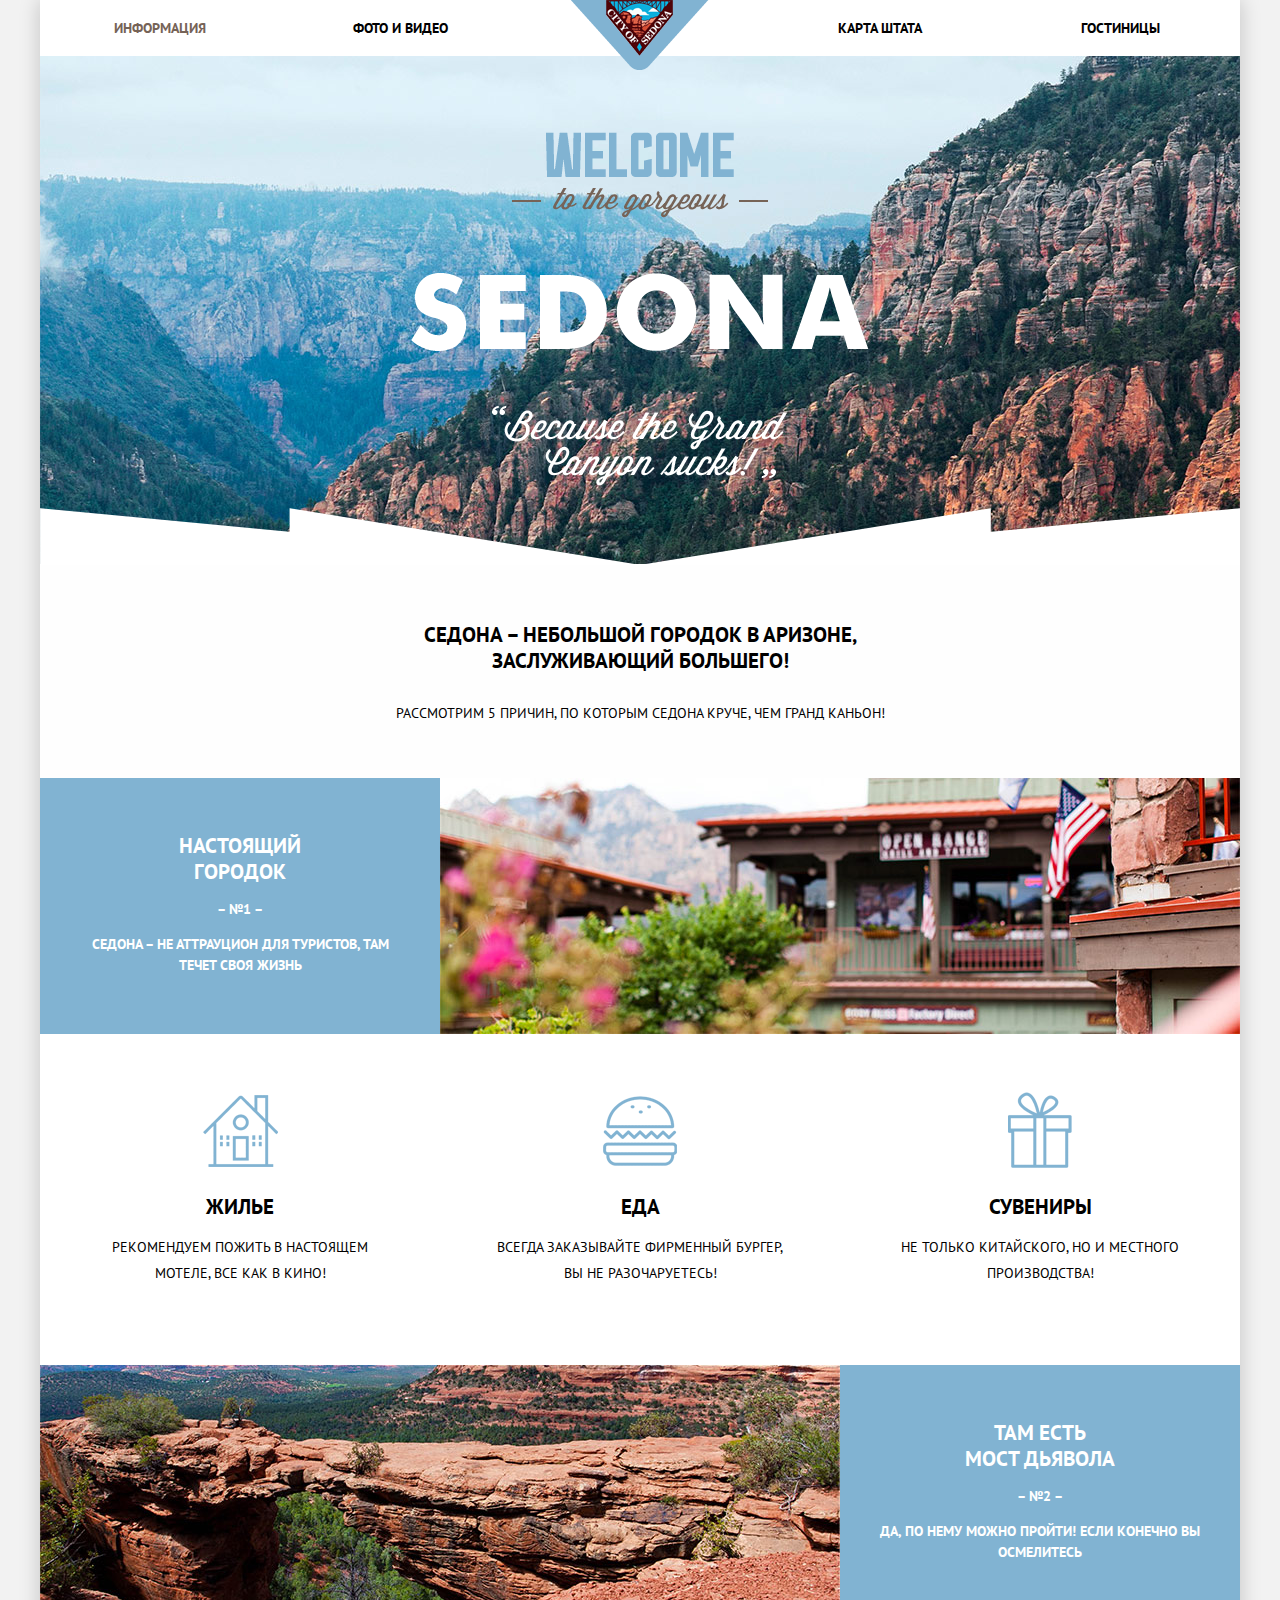
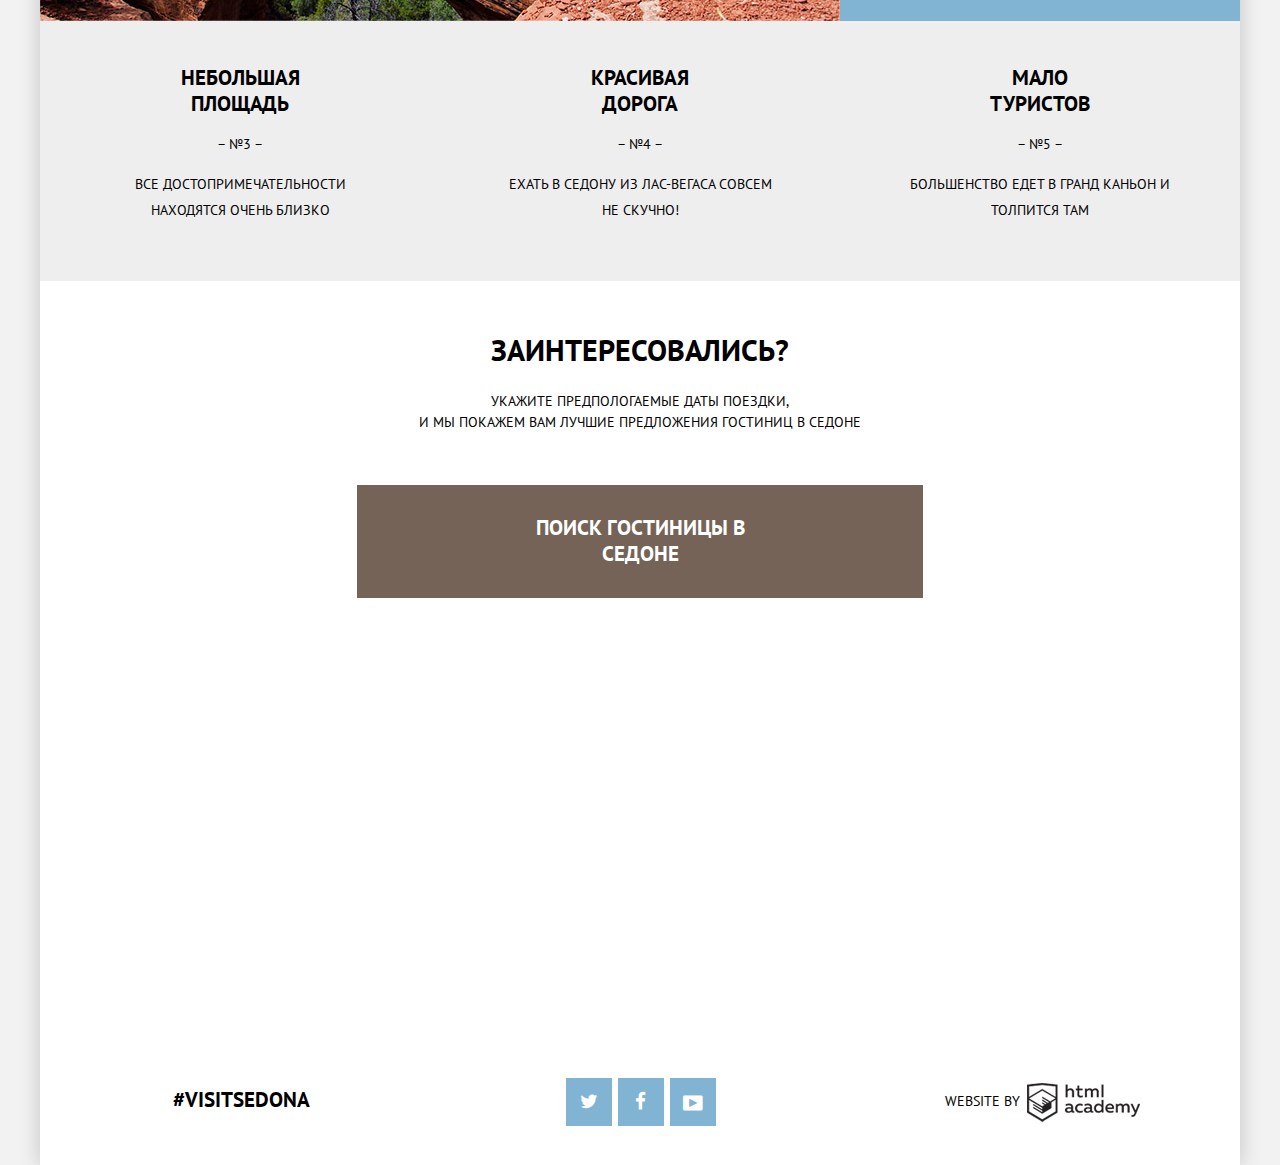
==== commit 11bcdd9a: "добавил ссылкам верхний регистр" ====
--- a/index.html
+++ b/index.html
@@ -11,6 +11,7 @@
   <div class="wrap">
     <header class="header">
           <ul class="navigation">
+            <li><span class="active">Информация</span></li>
             <li><a class="navigation-name" href="#">Фото и видео</a></li>
             <li class="logo-block"><a  href="index.html" class="navigation-name header-logo"><img src="img/logo.png" width="138" height="70" alt="logo" /></a></li>
             <li><a class="navigation-name" href="#map">Карта штата</a></li>
--- a/css/style.css
+++ b/css/style.css
@@ -53,6 +53,7 @@
 
 a{
   text-decoration: none;
+  text-transform: uppercase;
   color: #000000;
 }
 
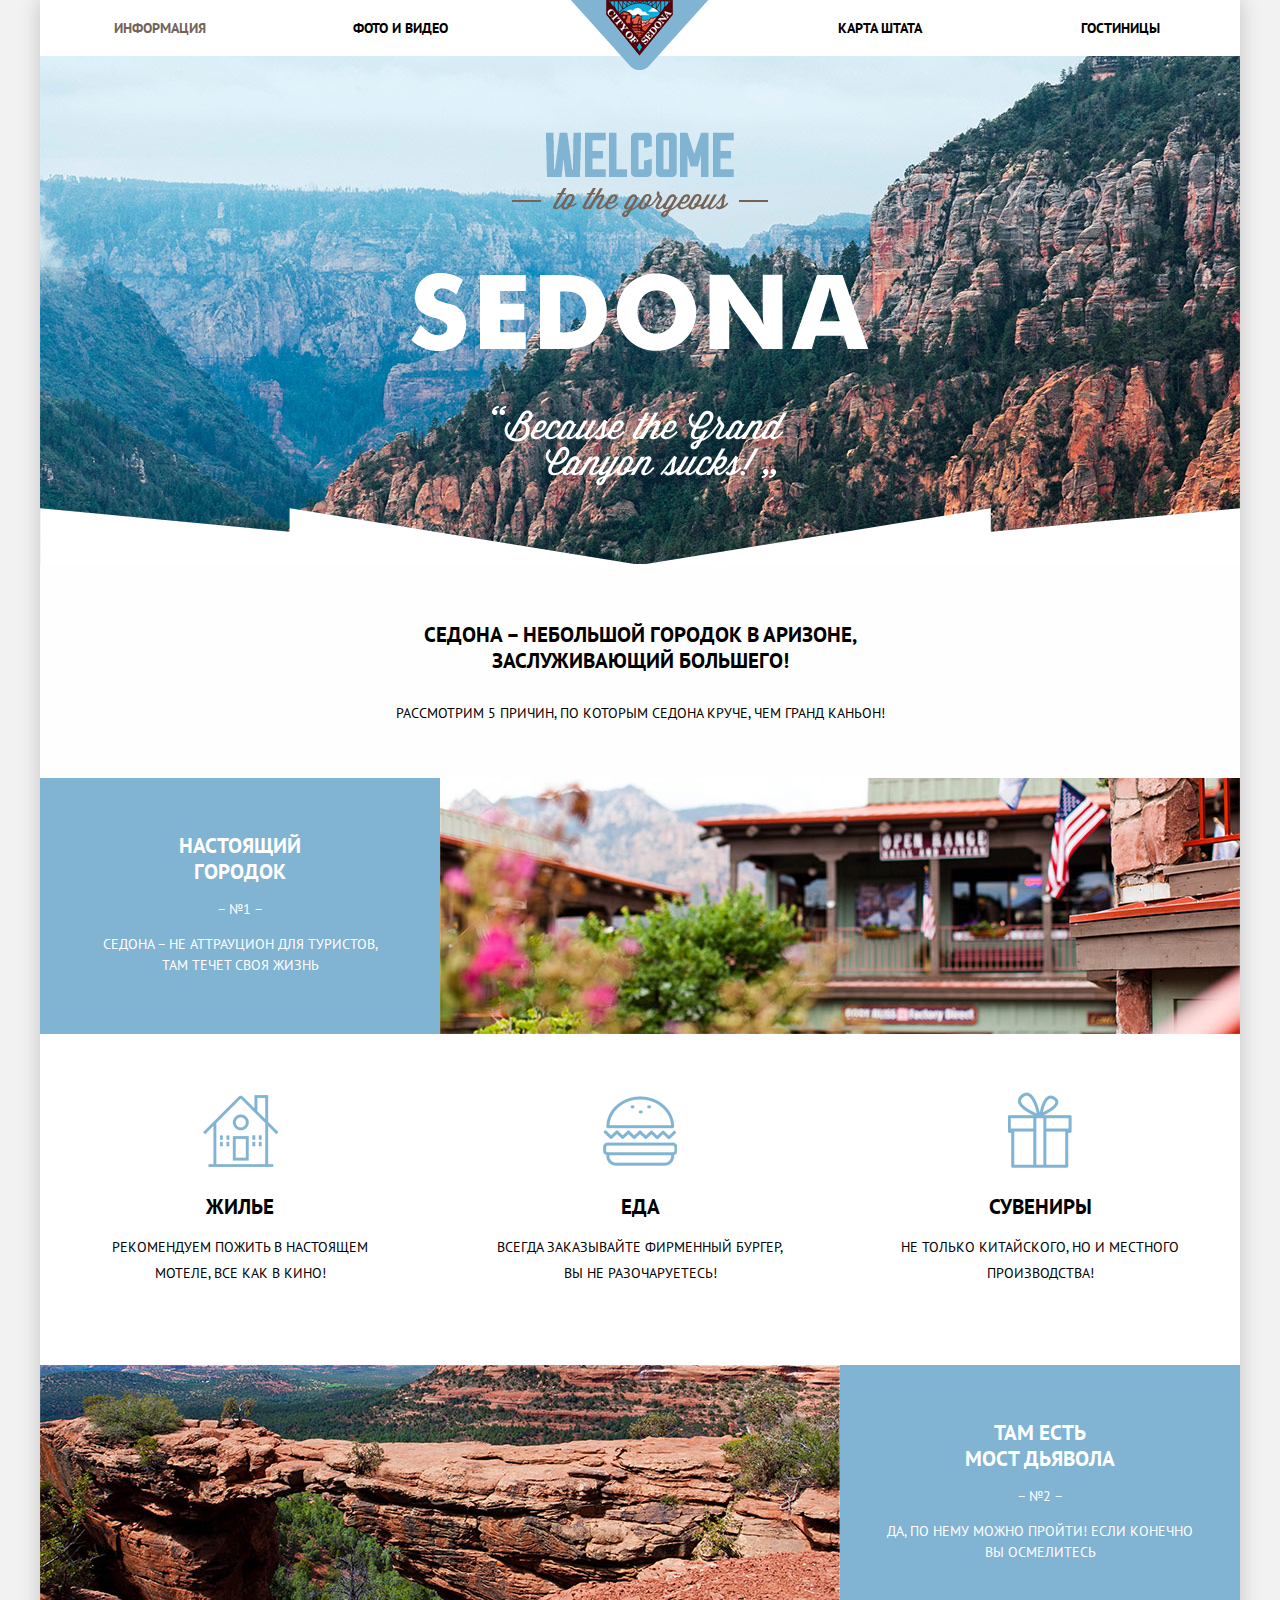
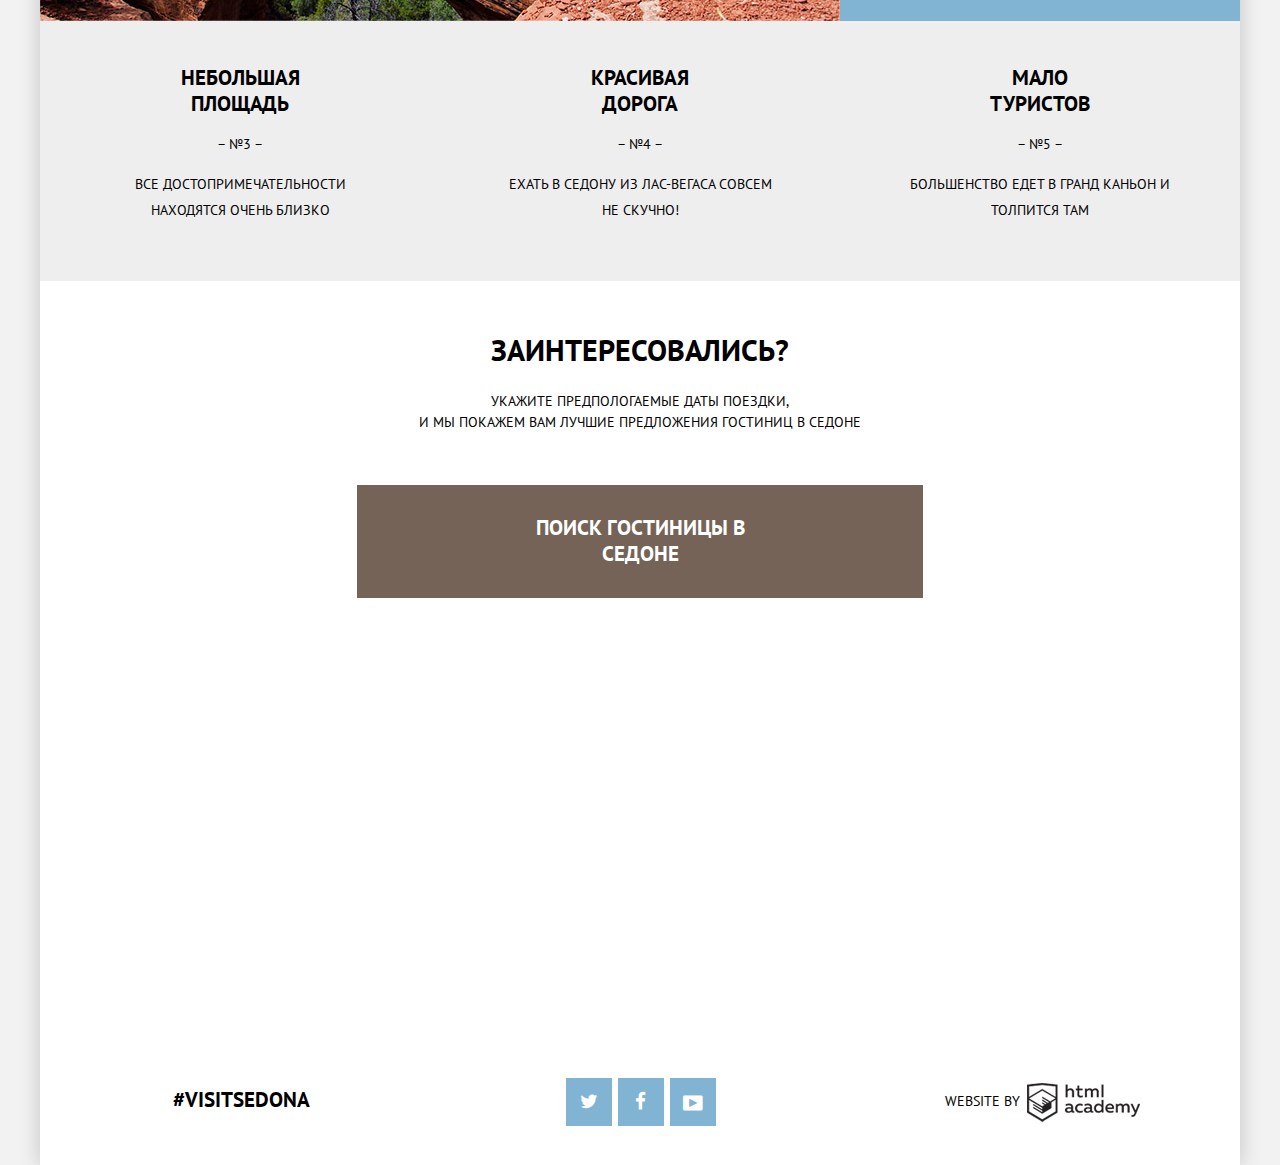
==== commit c7ac159f: "поправил ссылки" ====
--- a/index.html
+++ b/index.html
@@ -168,7 +168,7 @@
             </ul>
           </div>
           <div class="copyright-block">
-          <a href="#" class="copyright"></a>
+          <a href="https://htmlacademy.ru/" class="copyright"></a>
         </div>
         </div>
       </footer>
--- a/css/style.css
+++ b/css/style.css
@@ -286,6 +286,7 @@
 .up-block-title-two p{
   font-size: 14px;
   line-height: 21px;
+  font-weight: normal;
 }
 
 .block-two ul{
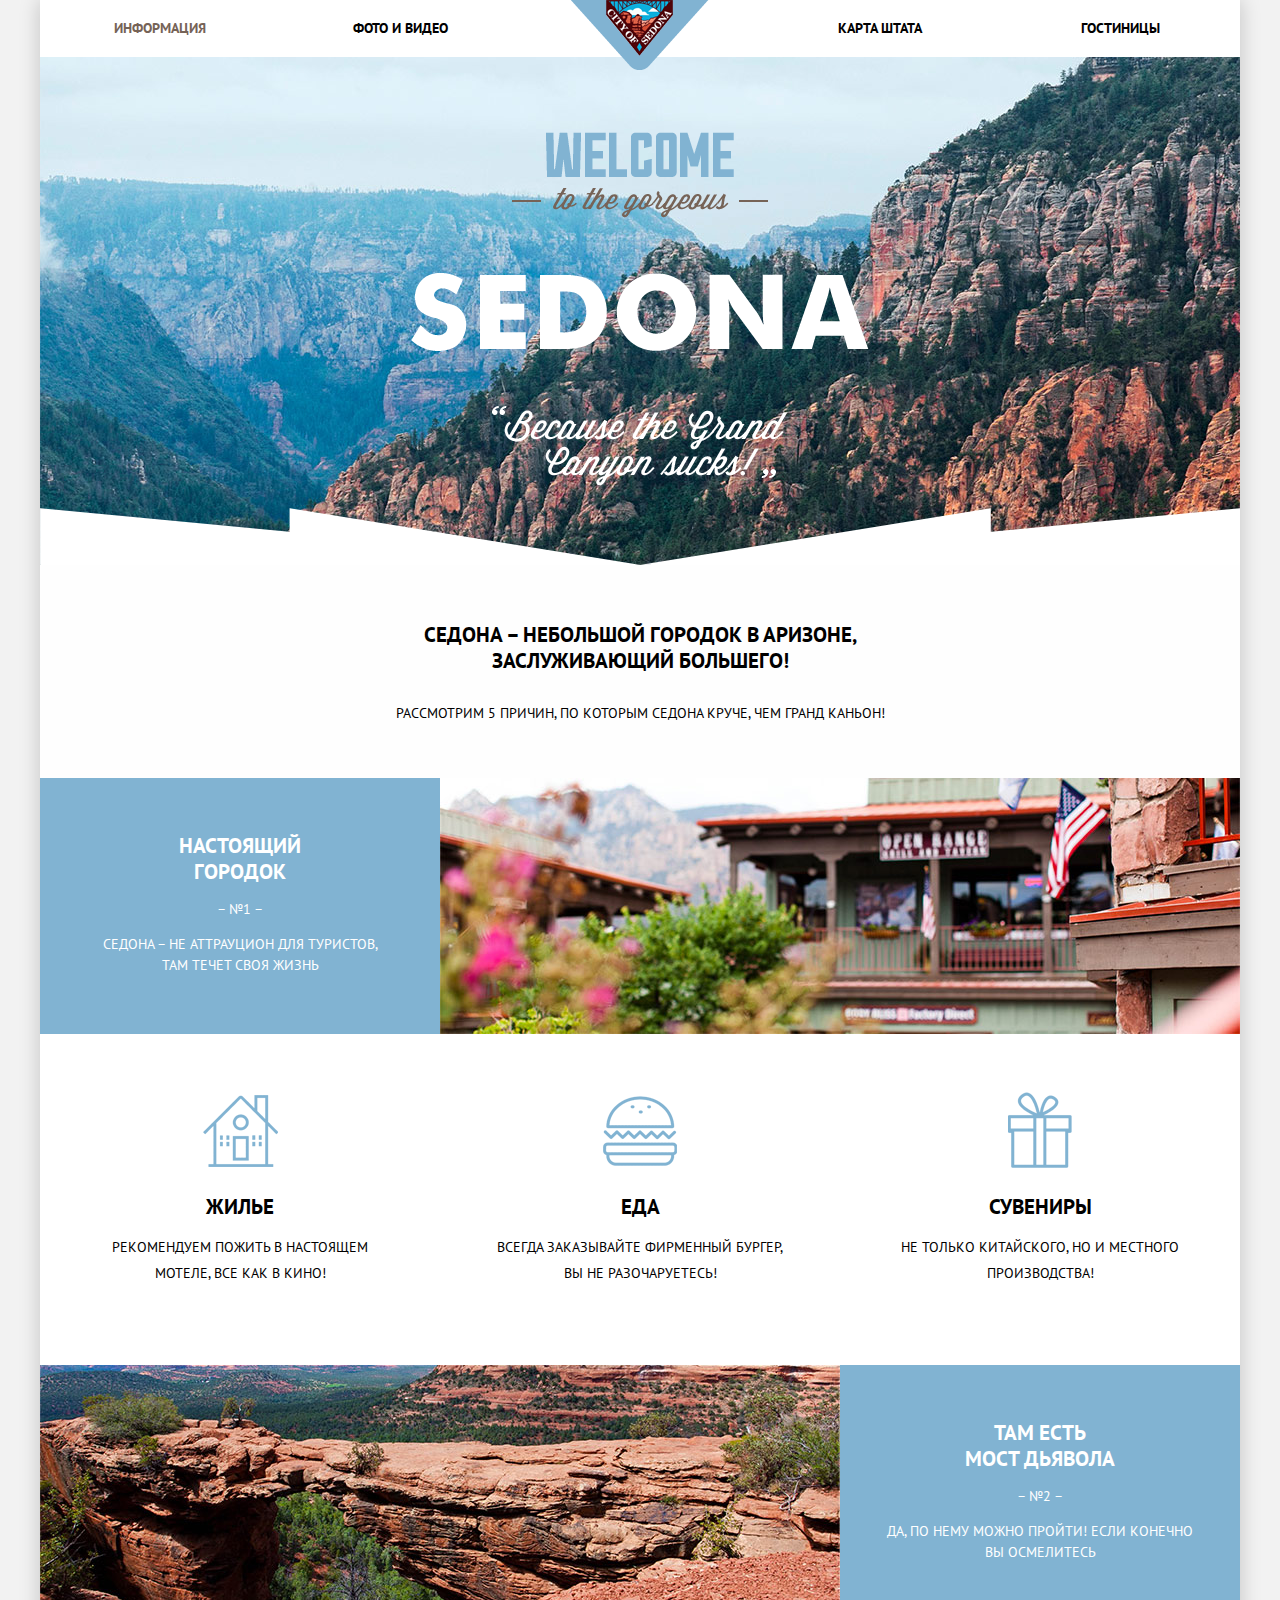
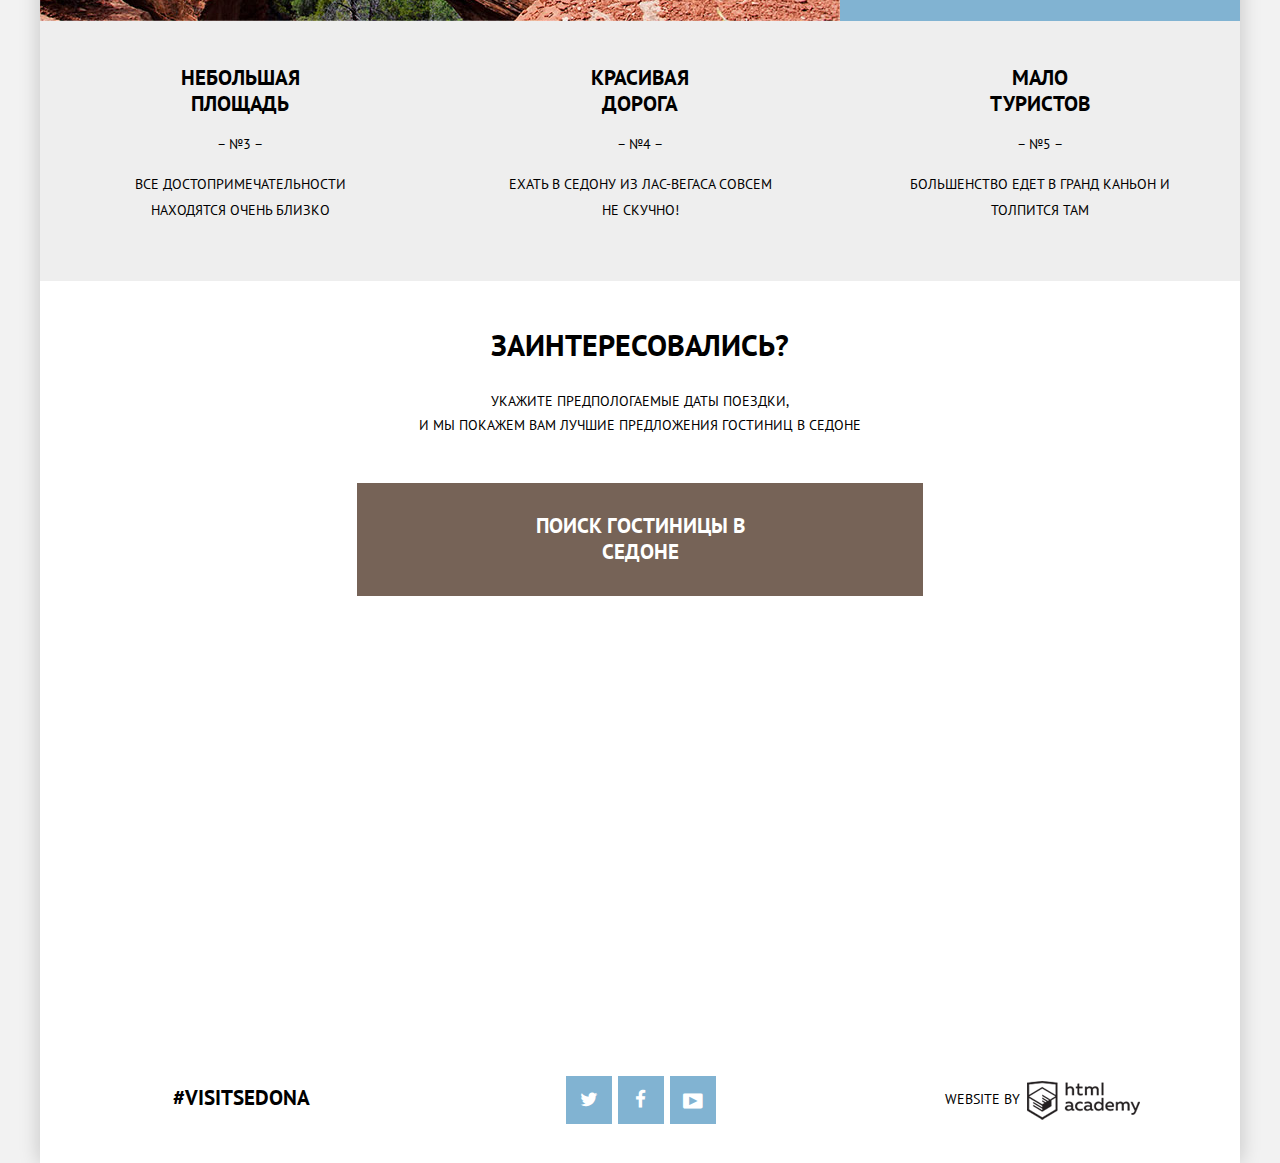
==== commit c90cb0e2: "Исправил замечания по критериям" ====
--- a/index.html
+++ b/index.html
@@ -1,23 +1,32 @@
 <!DOCTYPE html>
 <html lang="ru">
-  <head>
-    <meta charset="utf-8">
-    <title>HTML Academy: Седона</title>
-    <link rel="stylesheet" href="css/normalize.css">
-    <link rel="stylesheet" href="css/style.css">
-    <link href="https://fonts.googleapis.com/css?family=PT+Sans:400,700&amp;subset=latin,cyrillic" rel="stylesheet" type="text/css">
-  </head>
+
+<head>
+  <meta charset="utf-8">
+  <title>HTML Academy: Седона</title>
+  <link rel="stylesheet" href="css/normalize.css">
+  <link rel="stylesheet" href="css/style.css">
+  <link href="https://fonts.googleapis.com/css?family=PT+Sans:400,700&amp;subset=latin,cyrillic" rel="stylesheet" type="text/css">
+</head>
+
 <body>
   <div class="wrap">
     <header class="header">
-          <ul class="navigation">
-            <li><span class="active">Информация</span></li>
-            <li><a class="navigation-name" href="#">Фото и видео</a></li>
-            <li class="logo-block"><a  href="index.html" class="navigation-name header-logo"><img src="img/logo.png" width="138" height="70" alt="logo" /></a></li>
-            <li><a class="navigation-name" href="#map">Карта штата</a></li>
-            <li><a class="navigation-name" href="hotels.html">Гостиницы</a></li>
-          </ul>
-      </header>
+      <ul class="navigation">
+        <li><span class="active">Информация</span>
+        </li>
+        <li><a class="navigation-name" href="#">Фото и видео</a>
+        </li>
+        <li class="logo-block">
+          <a href="index.html" class="navigation-name header-logo"><img src="img/logo.png" width="138" height="70" alt="logo" />
+          </a>
+        </li>
+        <li><a class="navigation-name" href="#map">Карта штата</a>
+        </li>
+        <li><a class="navigation-name" href="hotels.html">Гостиницы</a>
+        </li>
+      </ul>
+    </header>
 
     <main class="main-container">
       <div class="logo-banner">
@@ -31,24 +40,24 @@
           <img src="img/gc_sucks.png" width="296" height="80" alt="gc-is-sucks">
         </div>
       </div>
-        <div class="summary-block">
-          <section class="summary" >
-            <h1 class="summary-title">Седона – небольшой городок в Аризоне, заслуживающий большего!</h1>
-            <p>Рассмотрим 5 причин, по которым седона круче, чем Гранд Каньон!</p>
-          </section>
-        </div>
+      <div class="summary-block">
+        <section class="summary">
+          <h1 class="summary-title">Седона – небольшой городок в Аризоне, заслуживающий большего!</h1>
+          <p>Рассмотрим 5 причин, по которым седона круче, чем Гранд Каньон!</p>
+        </section>
+      </div>
 
       <div class="reasons-container">
         <div class="reason reason-one">
           <div class="block-one">
-           <div class="up-block-title-one">
-             <b>Настоящий <br>городок</b>
-             <p>– №1 –</p>
-             <p> Седона – не аттрауцион для туристов, там течет своя жизнь </p>
-           </div>
-         </div>
-         <div class="reason-one-foto">
-         </div>
+            <div class="up-block-title-one">
+              <b>Настоящий <br>городок</b>
+              <p>– №1 –</p>
+              <p> Седона – не аттрауцион для туристов, там течет своя жизнь </p>
+            </div>
+          </div>
+          <div class="reason-one-foto">
+          </div>
           <div class="block-two">
             <ul class="reason-one-list">
               <li class="list-block pic-up-one">
@@ -59,10 +68,10 @@
               </li>
               <li class="list-block pic-up-two">
                 <div class="city-rew">
-                <span>Еда</span>
-                <p>Всегда заказывайте фирменный бургер, вы не разочаруетесь!</p>
-               </div>
-             </li>
+                  <span>Еда</span>
+                  <p>Всегда заказывайте фирменный бургер, вы не разочаруетесь!</p>
+                </div>
+              </li>
               <li class="list-block pic-up-three">
                 <div class="city-rew">
                   <span>Сувениры</span>
@@ -73,24 +82,24 @@
           </div>
         </div>
         <div class="reason reason-two">
-            <div class="reason-two-foto">
+          <div class="reason-two-foto">
           </div>
           <div class="block-one">
             <div class="up-block-title-two">
               <b>Там есть<br>мост дьявола</b>
               <p>– №2 –</p>
-              <p> Да,  по нему можно пройти! Если конечно вы осмелитесь</p>
+              <p> Да, по нему можно пройти! Если конечно вы осмелитесь</p>
             </div>
           </div>
           <div class="block-two">
             <ul class="reason-two-list">
               <li class="list-block">
                 <div class="diablo-rew">
-                <span>Небольшая<br>площадь</span>
-                <p>– №3 –</p>
-                <p>Все достопримечательности находятся очень близко</p>
-              </div>
-            </li>
+                  <span>Небольшая<br>площадь</span>
+                  <p>– №3 –</p>
+                  <p>Все достопримечательности находятся очень близко</p>
+                </div>
+              </li>
               <li class="list-block">
                 <div class="diablo-rew">
                   <span>Красивая<br> дорога</span>
@@ -99,81 +108,93 @@
                 </div>
               </li>
               <li class="list-block">
-               <div class="diablo-rew">
-                <span>Мало<br> туристов</span>
-                <p>– №5 –</p>
-                <p>Большенство едет в гранд каньон и толпится там</p>
-               </div>
-             </li>
+                <div class="diablo-rew">
+                  <span>Мало<br> туристов</span>
+                  <p>– №5 –</p>
+                  <p>Большенство едет в гранд каньон и толпится там</p>
+                </div>
+              </li>
             </ul>
-        </div>
-      </div>
-    </div>
-    <div class="search-container">
-      <div class="question">
-        <b>Заинтересовались?</b>
-        <p>Укажите предпологаемые даты поездки,<br> и мы покажем вам лучшие предложения гостиниц в седоне</p>
-        </div>
-
-          <div class="search-block">
-            <a href="#" class="search-btn"><h2>Поиск гостиницы в седоне</h2></a>
-              <form action="https://echo.htmlacademy.ru" method="get" class="search-form">
-                <div class="date-block">
-                  <div class="date-in">
-                    <label><span class="label-titel">Дата заезда:</span>
-                      <input  type="text" class="date" name="date-in"  value="24 апреля 2016" tabindex="1" required>
-                      <span class="icon-calendar"></span>
-                    </label>
-                  </div>
-                  <div class="date-out">
-                    <label><span class="label-titel">Дата выезда:</span>
-                      <input  type="text" class="date" name="date-out" value="4 июля 2016" tabindex="2" required>
-                      <span class="icon-calendar"></span>
-                    </label>
-                  </div>
-                </div>
-                <div class="switch-block">
-                  <div class="switch-title">Взрослые:</div>
-                  <div class="adult-switch">
-                    <button class="switch-button" type="button" name="-"><span class="icon-minus"></span></button>
-                    <input type="text" class="numb" name="text" value="2" tabindex="3">
-                    <button class="switch-button" type="button" name="+"><span class="icon-plus"></span></button>
-                  </div>
-                  <div class="switch-title">Дети:</div>
-                  <div class="child-switch">
-                    <button  class="switch-button" type="button" name="-"><span class="icon-minus"></span></button>
-                    <input type="text" class="numb" name="text" value="0" tabindex="4">
-                    <button  class="switch-button" type="button" name="+"><span class="icon-plus"></span></button>
-                  </div>
-                </div>
-                <input type="submit" class="find-button" name="button" value="Найти">
-              </form>
-            </div>
-          </div>
-          <div id="map" class="map-box">
-            <iframe src="https://www.google.com/maps/embed?pb=!1m18!1m12!1m3!1d704650.4174790381!2d-111.84187497226355!3d34.87278309680988!2m3!1f0!2f0!3f0!3m2!1i1024!2i768!4f13.1!3m3!1m2!1s0x872da132f942b00d%3A0x5548c523fa6c8efd!2z0KHQtdC00L7QvdCwLCDQkNGA0LjQt9C-0L3QsCA4NjMzNiwg0KHQqNCQ!5e0!3m2!1sru!2sru!4v1463245901984" class="map" width="1200" height="585" frameborder="0" style="border:0" allowfullscreen></iframe>
-          </div>
-      </main>
-      <!-- Подвал -->
-      <footer>
-        <div class="container">
-          <div class="visitsedona">
-            <a href="#">#visitsedona</a>
-          </div>
-          <div class="social">
-            <ul>
-              <li><a class="soc icon-twitter" href="https://twitter.com/"></a></li>
-              <li><a class="soc icon-facebook" href="https://www.facebook.com/"></a></li>
-              <li><a class="soc icon-youtube" href="https://www.youtube.com/"></a></li>
-            </ul>
-          </div>
-          <div class="copyright-block">
+          </div>
+        </div>
+      </div>
+      <div class="search-container">
+        <div class="question">
+          <b>Заинтересовались?</b>
+          <p>Укажите предпологаемые даты поездки,
+            <br> и мы покажем вам лучшие предложения гостиниц в седоне</p>
+        </div>
+
+        <div class="search-block">
+          <a href="#form" class="search-btn"><h2>Поиск гостиницы в седоне</h2></a>
+          <form action="https://echo.htmlacademy.ru" id="form" method="get" class="search-form">
+            <div class="date-block">
+              <div class="date-in">
+                <label><span class="label-titel">Дата заезда:</span>
+                  <input type="text" class="date" name="date-in" value="24 апреля 2016" tabindex="1" required>
+                  <span class="icon-calendar"></span>
+                </label>
+              </div>
+              <div class="date-out">
+                <label><span class="label-titel">Дата выезда:</span>
+                  <input type="text" class="date" name="date-out" value="4 июля 2016" tabindex="2" required>
+                  <span class="icon-calendar"></span>
+                </label>
+              </div>
+            </div>
+            <div class="switch-block">
+              <div class="switch-title">Взрослые:</div>
+              <div class="adult-switch">
+                <button class="switch-button" type="button" name="-"><span class="icon-minus"></span>
+                </button>
+                <input type="text" class="numb" name="text" value="2" tabindex="3">
+                <button class="switch-button" type="button" name="+"><span class="icon-plus"></span>
+                </button>
+              </div>
+              <div class="switch-title">Дети:</div>
+              <div class="child-switch">
+                <button class="switch-button" type="button" name="-"><span class="icon-minus"></span>
+                </button>
+                <input type="text" class="numb" name="text" value="0" tabindex="4">
+                <button class="switch-button" type="button" name="+"><span class="icon-plus"></span>
+                </button>
+              </div>
+            </div>
+            <input type="submit" class="find-button" name="button" value="Найти">
+          </form>
+        </div>
+      </div>
+      <div id="map" class="map-box">
+        <iframe src="https://www.google.com/maps/embed?pb=!1m18!1m12!1m3!1d704650.4174790381!2d-111.84187497226355!3d34.87278309680988!2m3!1f0!2f0!3f0!3m2!1i1024!2i768!4f13.1!3m3!1m2!1s0x872da132f942b00d%3A0x5548c523fa6c8efd!2z0KHQtdC00L7QvdCwLCDQkNGA0LjQt9C-0L3QsCA4NjMzNiwg0KHQqNCQ!5e0!3m2!1sru!2sru!4v1463245901984" class="map" width="1200" height="585" frameborder="0" style="border:0" allowfullscreen></iframe>
+      </div>
+    </main>
+    <!-- Подвал -->
+    <footer>
+      <div class="container">
+        <div class="visitsedona">
+          <a href="http://visitsedona.com/">#visitsedona</a>
+        </div>
+        <div class="social">
+          <ul>
+            <li>
+              <a class="soc icon-twitter" href="https://twitter.com/"></a>
+            </li>
+            <li>
+              <a class="soc icon-facebook" href="https://www.facebook.com/"></a>
+            </li>
+            <li>
+              <a class="soc icon-youtube" href="https://www.youtube.com/"></a>
+            </li>
+          </ul>
+        </div>
+        <div class="copyright-block">
           <a href="https://htmlacademy.ru/" class="copyright"></a>
         </div>
-        </div>
-      </footer>
-    </div>
-<!--Скрипт -->
-<script src="js/script.js"></script>
+      </div>
+    </footer>
+  </div>
+  <!--Скрипт -->
+  <script src="js/compresedjs.js"></script>
 </body>
+
 </html>
--- a/css/style.css
+++ b/css/style.css
@@ -1,14 +1,13 @@
 html,
 body {
-  margin: 0;
-  padding: 0;
-  font-family: "PT Sans","Arial", sans-serif;
-  font-size: 14px;
-  line-height: 26px;
-  font-weight: bold;
-  background-color: #f2f2f2;
-}
-
+    margin: 0;
+    padding: 0;
+    font-family: "PT Sans", "Arial", sans-serif;
+    font-size: 14px;
+    line-height: 26px;
+    font-weight: bold;
+    background-color: #f2f2f2;
+}
 @font-face {
   font-weight: normal;
   font-style: normal;
@@ -23,7 +22,6 @@
   width: 1em;
   margin-right: 0.2em;
   margin-left: 0.2em;
-
   font-weight: normal;
   line-height: 1em;
   font-family: "symbols-sedona";
@@ -32,7 +30,6 @@
   text-decoration: inherit;
   font-style: normal;
   font-variant: normal;
-
   speak: none;
 }
 
@@ -48,1066 +45,973 @@
 .icon-minus::before { content: "\e802"; } /* "" */
 .icon-youtube::before { content: "\f39e"; } /* "" */
 
-
-
-
-a{
-  text-decoration: none;
-  text-transform: uppercase;
-  color: #000000;
-}
-
-
-
+a {
+    text-decoration: none;
+    text-transform: uppercase;
+    color: #000000;
+}
 .clearfix::after {
-  content: "";
-  display: table;
-  clear: both;
-}
-
-
-.wrap{
-  margin: 0 auto;
-  width: 1200px;
-  box-shadow: 0 0 20px rgba(0,0,0,0.2);
-}
-
-.wrap-hotels{
-  margin: 0 auto;
-  width: 1200px;
-  box-shadow: 0 0 20px rgba(0,0,0,0.2);
-}
-
-
+    content: "";
+    display: table;
+    clear: both;
+}
+.wrap {
+    margin: 0 auto;
+    width: 1200px;
+    -webkit-box-shadow: 0 0 20px rgba(0, 0, 0, 0.2);
+       -moz-box-shadow: 0 0 20px rgba(0, 0, 0, 0.2);
+        -ms-box-shadow: 0 0 20px rgba(0, 0, 0, 0.2);
+            box-shadow: 0 0 20px rgba(0, 0, 0, 0.2);
+}
+.wrap-hotels {
+    margin: 0 auto;
+    width: 1200px;
+    -webkit-box-shadow: 0 0 20px rgba(0, 0, 0, 0.2);
+       -moz-box-shadow: 0 0 20px rgba(0, 0, 0, 0.2);
+        -ms-box-shadow: 0 0 20px rgba(0, 0, 0, 0.2);
+            box-shadow: 0 0 20px rgba(0, 0, 0, 0.2);
+
+}
 /*Хедер*/
 
-.header{
-  background-color: #ffffff;
-  box-sizing: border-box;
- }
-
- .main-menu{
-  min-height: 56px;
- }
-
- .navigation{
-   font-size: 0;
-   margin: 0;
-   padding: 0;
-   list-style: none;
-   box-sizing: border-box;
- }
-
- .navigation li{
-  display: inline-block;
-  vertical-align: top;
-  text-align: center;
-  width: 20%;
-  box-sizing: border-box;
- }
-
- .navigation .navigation-name,
- .navigation .active{
-   display: block;
-   font-family: "PT Sans","arial", sans-serif;
-   font-size: 14px;
-   line-height: 26px;
-   font-weight: bold;
-   text-transform: uppercase;
-   padding: 15px 0;
- }
-
-.logo-block{
-  position: relative;
- }
-
-.navigation .navigation-name.header-logo{
-  padding: 0;
-  height: 0;
-  z-index: 2;
- }
-
- .navigation li>a:hover{
-   color: #81b3d2;
- }
-
- .navigation li>a:active{
-   color: #b2b2b2;
- }
-
-.navigation .active{
-   color: #766357;
- }
-
-.navigation .active:hover{
-   color: #604e43;
- }
-
- .navigation .active:active{
+.header {
+    background-color: #ffffff;
+    -webkit-box-sizing: border-box;
+       -moz-box-sizing: border-box;
+        -ms-box-sizing: border-box;
+            box-sizing: border-box;
+}
+.main-menu {
+    min-height: 56px;
+}
+.navigation {
+    font-size: 0;
+    margin: 0;
+    padding: 0;
+    list-style: none;
+    -webkit-box-sizing: border-box;
+       -moz-box-sizing: border-box;
+        -ms-box-sizing: border-box;
+            box-sizing: border-box;
+}
+.navigation li {
+    display: inline-block;
+    vertical-align: top;
+    text-align: center;
+    width: 20%;
+    -webkit-box-sizing: border-box;
+       -moz-box-sizing: border-box;
+        -ms-box-sizing: border-box;
+            box-sizing: border-box;
+}
+.navigation .navigation-name,
+.navigation .active {
+    display: block;
+    font-family: "PT Sans", "arial", sans-serif;
+    font-size: 14px;
+    line-height: 26px;
+    font-weight: bold;
+    text-transform: uppercase;
+    padding: 15px 0;
+}
+.logo-block {
+    position: relative;
+    z-index: 2;
+}
+.navigation .navigation-name.header-logo {
+    padding: 0;
+    height: 0;
+    z-index: 2;
+}
+.navigation li>a:hover {
+    color: #81b3d2;
+}
+.navigation li>a:active {
+    color: #b2b2b2;
+}
+.navigation .active {
+    color: #766357;
+}
+.navigation .active:hover {
+    color: #604e43;
+}
+.navigation .active:active {
     color: #d6d0cc;
-  }
-
-
+}
 /*Index.html container*/
-.main-container{
-  padding-top: 1px;
-  background:  #ffffff url("../img/background_photo_1.jpg") no-repeat 50% 0;
-}
-
-/*hotels.html container*/
-.main-container-hotels{
-  height: 756px;
-  background:  #ffffff url("../img/background_photo_hotels.jpg") no-repeat 50% 0%;
+
+.main-container {
+    padding-top: 1px;
+    background: #ffffff ;
 }
 
 /*Блок с надписями*/
-.logo-banner{
-  position: relative;
-  padding-bottom: 24px;
-  margin-top: 75px;
-}
-
-.logo-banner::after{
-  content: "";
-  position: absolute;
-  bottom: 0;
-  left: 0;
-  right: 0;
-  display: block;
-  width: 1200px;
-  height: 57px;
-  background: url("../img/deco.png") no-repeat;
-}
-
-.banner-logos{
-  margin: 0  auto 55px auto;
-}
-
-.welcome-logo{
-  width:256px;
-  height: 86px;
-}
-
-.big-logo{
-  width:458px;
-  height: 78px;
-}
-
-.slogan-logo{
-  width:296px;
-  height: 80px;
-}
-
+
+.logo-banner {
+    z-index: 1;
+    position: relative;
+    padding-top: 75px;
+    padding-bottom: 24px;
+    background: #483f42 url("../img/background_photo_1.jpg") no-repeat 50% 0;
+}
+.logo-banner::after {
+    content: "";
+    position: absolute;
+    bottom: 0;
+    left: 0;
+    right: 0;
+    display: block;
+    width: 1200px;
+    height: 57px;
+    background: url("../img/deco.png") no-repeat;
+}
+.banner-logos {
+    margin: 0 auto 55px auto;
+}
+.welcome-logo {
+    width: 256px;
+    height: 86px;
+}
+.big-logo {
+    width: 458px;
+    height: 78px;
+}
+.slogan-logo {
+    width: 296px;
+    height: 80px;
+}
 /*Блок-причины*/
-.summary-block{
-  background-color: #fefefe;
-  padding: 43px 300px 38px 300px;
-  text-align: center;
-}
-
-.summary-title{
-  margin-bottom: 26px;
-
-}
-
-
+
+.summary-block {
+    background-color: #fefefe;
+    padding: 43px 300px 38px 300px;
+    text-align: center;
+}
+.summary-title {
+    margin-bottom: 26px;
+}
 .summary-title,
 .up-block-title-one,
 .up-block-title-two,
 .city-rew span,
 .diablo-rew span,
 .search-btn h2,
-.visitsedona a{
-  font-size: 21px;
-  line-height: 26px;
-  font-weight: bold;
-  text-transform: uppercase;
-  font-family: "PT Sans","arial", sans-serif;
-}
-
+.visitsedona a {
+    font-size: 21px;
+    line-height: 26px;
+    font-weight: bold;
+    text-transform: uppercase;
+    font-family: "PT Sans", "arial", sans-serif;
+}
 .summary p,
 .block1 p,
 .city-rew p,
-.diablo-rew p,
-.question p{
-  font-size: 14px;
-  line-height: 26px;
-  font-weight: lighter;
-  text-transform: uppercase;
-  font-family: "PT Sans","arial", sans-serif;
-}
-
+.diablo-rew p {
+    font-size: 14px;
+    line-height: 26px;
+    font-weight: normal;
+    text-transform: uppercase;
+    font-family: "PT Sans", "arial", sans-serif;
+}
 /*Блоки с причинами*/
-.reason{
-  font-size: 0;
-}
-.reason-one{
-  margin-bottom: 55px;
-}
-
-.block-one{
-  display: inline-block;
-  vertical-align: top;
-  width: 400px;
-  background-color: #81b3d2;
-  color: #ffffff;
-}
-
-.reason-one-foto{
-  display: inline-block;
-  vertical-align: top;
-  width: 800px;
-  height:256px;
-  background: #2d282f url("../img/foto_2.jpg") no-repeat;
-}
-
+
+.reason {
+    font-size: 0;
+}
+.reason-one {
+    margin-bottom: 55px;
+}
+.block-one {
+    display: inline-block;
+    vertical-align: top;
+    width: 400px;
+    background-color: #81b3d2;
+    color: #ffffff;
+}
+.reason-one-foto {
+    display: inline-block;
+    vertical-align: top;
+    width: 800px;
+    height: 256px;
+    background: #2d282f url("../img/foto_2.jpg") no-repeat;
+}
 /*Наименование голубых блоков))*/
+
 .up-block-title-one,
-.up-block-title-two{
-  margin: 0px 50px;
-  padding-top: 55px;
-  padding-bottom: 44px;
-  text-align: center;
-}
-
-.up-block-title-two{
-  margin: 0px 40px;
-}
-
-.list-block{
-  display: inline-block;
-  vertical-align: top;
-  width: 380px;
-  padding: 10px 10px;
-  text-align: center;
-}
-
+.up-block-title-two {
+    margin: 0px 50px;
+    padding-top: 55px;
+    padding-bottom: 44px;
+    text-align: center;
+}
+.up-block-title-two {
+    margin: 0px 40px;
+}
+.list-block {
+    display: inline-block;
+    vertical-align: top;
+    width: 380px;
+    padding: 10px 10px;
+    text-align: center;
+}
 .up-block-title-one p,
-.up-block-title-two p{
-  font-size: 14px;
-  line-height: 21px;
-  font-weight: normal;
-}
-
-.block-two ul{
-  font-size: 0;
-  margin: 0;
-  padding: 0;
-  list-style: none;
-  box-sizing: border-box;
-}
-
-.pic-up-one{
-  background:  #ffffff url("../img/house.png") no-repeat 50% 30%;
-}
-
-.pic-up-two{
-  background:  #ffffff url("../img/burger.png") no-repeat 50% 30%;
-}
-
-.pic-up-three{
-  background:  #ffffff url("../img/prise.png") no-repeat 50% 29%;
-}
-
-.reason-two-foto{
-  display: inline-block;
-  vertical-align: top;
-  width: 800px;
-  height:256px;
-  background: #ffffff url("../img/foto_3.jpg") no-repeat;
-}
-
-.city-rew{
-  padding: 0 40px;
-  margin-top: 150px;
-  line-height: normal;
-}
-
-.diablo-rew{
-  padding: 34px 55px;
-  line-height: normal;
-}
-
-.reason-two .block-two{
-  background-color: #eeeeee;
-}
-
-
-
+.up-block-title-two p {
+    font-size: 14px;
+    line-height: 21px;
+    font-weight: normal;
+}
+.block-two ul {
+    font-size: 0;
+    margin: 0;
+    padding: 0;
+    list-style: none;
+    -webkit-box-sizing: border-box;
+       -moz-box-sizing: border-box;
+        -ms-box-sizing: border-box;
+            box-sizing: border-box;
+}
+.pic-up-one {
+    background: #ffffff url("../img/house.png") no-repeat 50% 30%;
+}
+.pic-up-two {
+    background: #ffffff url("../img/burger.png") no-repeat 50% 30%;
+}
+.pic-up-three {
+    background: #ffffff url("../img/prise.png") no-repeat 50% 29%;
+}
+.reason-two-foto {
+    display: inline-block;
+    vertical-align: top;
+    width: 800px;
+    height: 256px;
+    background: #ffffff url("../img/foto_3.jpg") no-repeat;
+}
+.city-rew {
+    padding: 0 40px;
+    margin-top: 150px;
+    line-height: normal;
+}
+.diablo-rew {
+    padding: 34px 55px;
+    line-height: normal;
+}
+.reason-two .block-two {
+    background-color: #eeeeee;
+}
 /*Поиск*/
-.search-container{
-  position: relative;
-  padding: 53px 350px 125px 350px  ;
-  background: #ffffff;
-  pointer-events: none;
-}
-
-.question{
-  padding-top: 5px;
-  text-align: center;
-}
-
-.question p{
-  font-size: 14px;
-  line-height: 21px;
-  padding-top: 8px;
-}
-
-.question b{
-  font-size: 30px;
-  line-height: 21px;
-  font-weight: bold;
-  text-transform: uppercase;
-  font-family: "PT Sans","arial", sans-serif;
-}
-
-.search-block{
-  position: absolute;
-  left: 317px;
-  top: 204px;
-  width: 566px;
-  height: 480px;
-}
-
-.search-btn{
-  display: block;
-  padding: 13px 138px;
-  background: #766357;
-  text-align: center;
-  text-decoration: none;
-  color:#ffffff;
-  pointer-events: all;
-  border: none;
-  outline: none;
-}
-
-.search-btn:active{
-  box-shadow: inset 0 0 50px rgba(0,0,0,0.4);
+
+.search-container {
+    position: relative;
+    padding: 53px 350px 119px 350px;
+    background: #ffffff;
+    pointer-events: none;
+}
+.question {
+    text-align: center;
+}
+.question p {
+    margin-top: 25px;
+    font-size: 14px;
+    line-height: 24px;
+    font-weight: normal;
+    text-transform: uppercase;
+    font-family: "PT Sans", "arial", sans-serif;
+}
+.question b {
+    font-size: 30px;
+    line-height: 21px;
+    font-weight: bold;
+    text-transform: uppercase;
+    font-family: "PT Sans", "arial", sans-serif;
+}
+.search-block {
+    position: absolute;
+    left: 317px;
+    top: 202px;
+    width: 566px;
+    height: 480px;
+}
+.search-btn {
+    display: block;
+    padding: 13px 138px;
+    background: #766357;
+    text-align: center;
+    text-decoration: none;
+    color: #ffffff;
+    pointer-events: all;
+    border: none;
+    outline: none;
+}
+.search-btn:active {
+    -webkit-box-shadow: inset 0 0 50px rgba(0, 0, 0, 0.4);
+       -moz-box-shadow: inset 0 0 50px rgba(0, 0, 0, 0.4);
+        -ms-box-shadow: inset 0 0 50px rgba(0, 0, 0, 0.4);
+            box-shadow: inset 0 0 50px rgba(0, 0, 0, 0.4);
 }
 
 /*Блок который отображается с помощью JS при нажатии на кнопку .search-btn */
+
+.search-form {
+    display: none;
+    font-family: "PT Sans", "arial", sans-serif;
+    font-size: 14px;
+    line-height: 26px;
+    font-weight: bold;
+    text-transform: uppercase;
+    padding: 54px 41px 55px 57px;
+    background: #ffffff;
+    pointer-events: all;
+    -webkit-box-shadow: 0px 5px 10px rgba(0, 0, 0, 0.2);
+       -moz-box-shadow: 0px 5px 10px rgba(0, 0, 0, 0.2);
+        -ms-box-shadow: 0px 5px 10px rgba(0, 0, 0, 0.2);
+            box-shadow: 0px 5px 10px rgba(0, 0, 0, 0.2);
+}
+/*Начало нимации*/
+@keyframes stretching {
+    0% {
+        height:0;
+    }
+    100% {
+        height: 285px ;
+    }
+}
 .search-form{
-  display: none;
-  font-family: "PT Sans","arial", sans-serif;
-  font-size: 14px;
-  line-height: 26px;
-  font-weight: bold;
-  text-transform: uppercase;
-  padding: 54px 41px 55px 57px;
-  background: #ffffff;
-  box-shadow: 0px 5px 10px rgba(0,0,0,0.2);
-  pointer-events: all;
-}
-
-.search-form-show{
-  display: block;
-}
-
-.search-form-hide{
-  display: none;
-}
-
-
+    animation-name: stretching;
+    animation-duration: 1s;
+}
+@keyframes visible{
+    0% {
+      outline: none;
+      background-color: transparent;
+      color:  transparent;
+    }
+}
+.search-form *{
+    animation-name: visible;
+    animation-duration: 5s;
+}
+/*Конец анимации*/
+.search-form-show {
+    display: block;
+}
+.search-form-hide {
+    display: none;
+}
 .date {
-  box-sizing: border-box;
-  width:347px;
-  height: 38px;
-  margin-bottom: 29px;
-  padding-left: 15px;
-  padding-right: 15px;
-  border: none;
-  background: #f2f2f2;
-  font-family: "PT Sans","arial", sans-serif;
-  font-size: 14px;
-  line-height: 26px;
-  font-weight: bold;
-  text-transform: uppercase;
-}
-
-.label-titel{
-  display: inline-block;
-  vertical-align: top;
-  padding-top: 6px;
-  width: 105px;
-}
-
+    width: 347px;
+    height: 38px;
+    margin-bottom: 29px;
+    padding-left: 15px;
+    padding-right: 15px;
+    border: none;
+    background: #f2f2f2;
+    font-family: "PT Sans", "arial", sans-serif;
+    font-size: 14px;
+    line-height: 26px;
+    font-weight: bold;
+    text-transform: uppercase;
+    -webkit-box-sizing: border-box;
+       -moz-box-sizing: border-box;
+        -ms-box-sizing: border-box;
+            box-sizing: border-box;
+}
+.label-titel {
+    display: inline-block;
+    vertical-align: top;
+    padding-top: 6px;
+    width: 105px;
+}
 .date-in label,
-.date-out label{
-  position: relative;
-}
-
+.date-out label {
+    position: relative;
+}
 .date,
 input[type="text"],
-.switch-button{
-  outline: none;
-}
-
-.date:hover{
-  background: #ebebeb;
-}
-.date:focus{
-  background: #ffffff;
-  outline: 2px solid #e5e5e5;
-}
-
-
-.icon-calendar{
-  position: absolute;
-  right: 5px;
-  top: -8px;
-  padding-top: 5px;
-  font-size: 21px;
-  line-height: 26px;
-  color:#c2c2c2;
-}
-
+.switch-button {
+    outline: none;
+}
+.date:hover {
+    background: #ebebeb;
+}
+.date:focus {
+    background: #ffffff;
+    outline: 2px solid #e5e5e5;
+}
+.icon-calendar {
+    position: absolute;
+    right: 5px;
+    top: -8px;
+    padding-top: 5px;
+    font-size: 21px;
+    line-height: 26px;
+    color: #c2c2c2;
+}
 .icon-plus:hover,
-.icon-minus:hover,.icon-calendar:hover{
-  color:#000000;
-}
-
+.icon-minus:hover,
+.icon-calendar:hover {
+    color: #000000;
+}
 .icon-plus:active,
-.icon-minus:active,.icon-calendar:active{
-  color:#81b3d2;
-}
-
-.numb{
-  width: 28px;
-  height: 28px;
-  padding: 0;
-  margin: 0;
-  font-size: 14px;
-  line-height: 26px;
-  font-weight: bold;
-  text-align: center;
-  border: none;
-  background: #f2f2f2;
-}
-
-.switch-button{
-  border: none;
-  cursor: pointer;
-  background: #f2f2f2;
-  padding: 6px 9px;
-}
-
+.icon-minus:active,
+.icon-calendar:active {
+    color: #81b3d2;
+}
+.numb {
+    width: 28px;
+    height: 28px;
+    padding: 0;
+    margin: 0;
+    font-size: 14px;
+    line-height: 26px;
+    font-weight: bold;
+    text-align: center;
+    border: none;
+    background: #f2f2f2;
+}
+.switch-button {
+    border: none;
+    cursor: pointer;
+    background: #f2f2f2;
+    padding: 6px 9px;
+}
 .icon-plus,
-.icon-minus{
-  color: #a9a9a9;
-  font-size: 14px;
-  line-height: 26px;
-}
-
+.icon-minus {
+    color: #a9a9a9;
+    font-size: 14px;
+    line-height: 26px;
+}
 .child-switch,
-.adult-switch{
-  box-sizing: border-box;
-  width: 114px;
-  height: 38px;
-  padding-left: 2px;
-  background: #f2f2f2;
-}
-
-.adult-switch{
-  margin-left: 35px;
-  margin-right: 50px;
-}
-
-.child-switch{
-  margin-left: 20px;
-}
-
+.adult-switch {
+    width: 114px;
+    height: 38px;
+    padding-left: 2px;
+    background: #f2f2f2;
+    -webkit-box-sizing: border-box;
+       -moz-box-sizing: border-box;
+        -ms-box-sizing: border-box;
+            box-sizing: border-box;
+}
+.adult-switch {
+    margin-left: 35px;
+    margin-right: 50px;
+}
+.child-switch {
+    margin-left: 20px;
+}
 .switch-title,
 .child-switch,
-.adult-switch{
-  display: inline-block;
-}
-
-.find-button{
-  width: 459px;
-  height: 58px;
-  margin: auto 0;
-  margin-top: 55px;
-  border: none;
-  outline: none;
-  background: #81b3d2;
-  color:#ffffff;
-  font-size: 21px;
-  line-height: 26px;
-  text-transform: uppercase;
-  font-weight: bold;
-  cursor: pointer;
-}
-
-.find-button:hover{
-  background: #669ec0;
-}
-
-.find-button:active{
-  background:#5496bd;
-  color:#88b6d1;
-}
-
+.adult-switch {
+    display: inline-block;
+    vertical-align: top;
+}
+.find-button {
+    width: 459px;
+    height: 58px;
+    margin: auto 0;
+    margin-top: 55px;
+    border: none;
+    outline: none;
+    background: #81b3d2;
+    color: #ffffff;
+    font-size: 21px;
+    line-height: 26px;
+    text-transform: uppercase;
+    font-weight: bold;
+    cursor: pointer;
+}
+.find-button:hover {
+    background: #669ec0;
+}
+.find-button:active {
+    background: #5496bd;
+    color: #88b6d1;
+}
 /*Map*/
 
-.map-box{
-  z-index: 1;
-  margin-bottom: -120px;
-}
-
+.map-box {
+    z-index: 1;
+    margin-bottom: -120px;
+}
 /*Подвал*/
 
-footer{
-  position: relative;
-  z-index: 2;
-  font-size: 0;
-  padding: 33px 100px 39px 133px;
-  box-sizing: border-box;
-  background-color: rgba(255, 255, 255, 0.9);
-}
-
-.visitsedona{
-  display: inline-block;
-  vertical-align: top;
-  padding-top: 9px;
-  width: 33.334%;
-}
-
-.social{
-  display: inline-block;
-  vertical-align: top;
-  text-align: center;
-  width: 33.334%;
-}
-
-.social ul{
-  font-size: 0;
-  margin-right: 25px;
-  padding: 0;
-  list-style: none;
-}
-
-.social li{
-  display: inline-block;
-}
-
-.social li:nth-child(1)> a,
-.social li:nth-child(2)> a{
-  font-size: 19px;
-  line-height: 20px;
-}
-
-.social li:nth-child(3)> a{
-  font-size: 23px;
-  line-height: 20px;
-}
-
-
-.soc{
-  display: inline-block;
-  vertical-align: top;
-  width: 46px;
-  height: 48px;
-  margin-right: 6px;
-  padding-top: 13px;
-  text-align: center;
-  color:#ffffff;
-  background: #81b3d2;
-  box-sizing: border-box;
-}
-
-.soc:hover{
-  background: #669ec0;
-}
-.soc:active{
-  background: #5496bd;
-  color:#88b6d1;
-}
-
-
-
-.copyright-block{
-  width: 33.334%;
-  display:inline-block;
-  vertical-align: top;
-  text-align: right;
-}
-
-.copyright{
-  display:inline-block;
-  vertical-align: top;
-  position: relative;
-  margin-top: 5px;
-  width: 113px;
-  height: 39px;
-  background: url(../img/acadlogo.png) no-repeat;
-}
-
-.copyright:hover{
-  background: url(../img/acadlogo_hvr.png) no-repeat;
-}
-
-.copyright:active{
-  background: url(../img/acadlogo_down.png) no-repeat;
-}
-
-.copyright::before{
-  position: absolute;
-  top: 5px;
-  left:-82px;
-  content:"Website by";
-  font-size: 14px;
-  line-height: 26px;
-  font-weight: lighter;
-  text-transform: uppercase;
-  font-family: "PT Sans","arial", sans-serif;
-}
-
+footer {
+    position: relative;
+    z-index: 2;
+    font-size: 0;
+    padding: 33px 100px 39px 133px;
+    background-color: rgba(255, 255, 255, 0.9);
+    -webkit-box-sizing: border-box;
+       -moz-box-sizing: border-box;
+        -ms-box-sizing: border-box;
+            box-sizing: border-box;
+}
+.visitsedona {
+    display: inline-block;
+    vertical-align: top;
+    padding-top: 9px;
+    width: 33.334%;
+}
+.social {
+    display: inline-block;
+    vertical-align: top;
+    text-align: center;
+    width: 33.334%;
+}
+.social ul {
+    font-size: 0;
+    margin-right: 25px;
+    padding: 0;
+    list-style: none;
+}
+.social li {
+    display: inline-block;
+    vertical-align: top;
+}
+.icon-twitter,
+.icon-facebook {
+    font-size: 19px;
+    line-height: 20px;
+}
+.icon-youtube {
+    font-size: 23px;
+    line-height: 20px;
+}
+.soc {
+    display: inline-block;
+    vertical-align: top;
+    width: 46px;
+    height: 48px;
+    margin-right: 6px;
+    padding-top: 13px;
+    text-align: center;
+    color: #ffffff;
+    background: #81b3d2;
+    -webkit-box-sizing: border-box;
+       -moz-box-sizing: border-box;
+        -ms-box-sizing: border-box;
+            box-sizing: border-box;
+}
+.soc:hover {
+    background: #669ec0;
+}
+.soc:active {
+    background: #5496bd;
+    color: #88b6d1;
+}
+.copyright-block {
+    width: 33.334%;
+    display: inline-block;
+    vertical-align: top;
+    text-align: right;
+}
+.copyright {
+    display: inline-block;
+    vertical-align: top;
+    position: relative;
+    margin-top: 5px;
+    width: 113px;
+    height: 39px;
+    background: url(../img/acadlogo.png) no-repeat;
+}
+.copyright:hover {
+    background: url(../img/acadlogo_hvr.png) no-repeat;
+}
+.copyright:active {
+    background: url(../img/acadlogo_down.png) no-repeat;
+}
+.copyright::before {
+    position: absolute;
+    top: 5px;
+    left: -82px;
+    content: "Website by";
+    font-size: 14px;
+    line-height: 26px;
+    font-weight: lighter;
+    text-transform: uppercase;
+    font-family: "PT Sans", "arial", sans-serif;
+}
 /*HOTELS*/
 
-.hotel-filters{
-  height: 175px;
-  /*outline: 1px solid red;*/
-  padding: 21px 72px;
-}
-
-.find-hotels{
-  height: 31px;
-  border-bottom:1px solid #e5e5e5;
-  background: #ffffff;
-  padding: 28px 60px;
-}
-
-
-
+.hotel-filters {
+    background: #483f42 url("../img/background_photo_hotels.jpg") no-repeat 50% 0%;
+    padding: 21px 72px 7px 72px;
+}
+.find-hotels {
+    border-bottom: 1px solid #e5e5e5;
+    background: #ffffff;
+    padding: 28px 60px 20px 60px;
+}
 /*Checkbox*/
 
-.checkbox-filter{
-  display: inline-block;
-  vertical-align: top;
-  width: 527px;
-  margin-right: 195px;
-}
-
-
-.perks{
-  display: inline-block;
-  vertical-align: top;
-  margin-right: 115px;
-  margin-top: 5px;
-  font-size: 16px;
-  line-height: 20px;
-  color: #ffffff;
-  text-transform: uppercase;
-}
-
-input[type="checkbox"]{
-  display:none;
-}
-
-input[type="checkbox"]+label{
-  display: block;
-  margin: 26px 0;
-  padding-left: 40px;
-  font-size: 14px;
-  line-height: 20px;
-  font-weight: normal;
-  color: #ffffff;
-  text-transform: uppercase;
-  position: relative;
-  cursor: pointer;
-}
-
-
+.checkbox-filter {
+    display: inline-block;
+    vertical-align: top;
+    width: 527px;
+    margin-right: 195px;
+}
+.perks {
+    display: inline-block;
+    vertical-align: top;
+    margin-right: 115px;
+    margin-top: 5px;
+    font-size: 16px;
+    line-height: 20px;
+    color: #ffffff;
+    text-transform: uppercase;
+}
+input[type="checkbox"] {
+    display: none;
+}
+input[type="checkbox"]+label {
+    display: block;
+    margin: 26px 0;
+    padding-left: 40px;
+    font-size: 14px;
+    line-height: 20px;
+    font-weight: normal;
+    color: #ffffff;
+    text-transform: uppercase;
+    position: relative;
+    cursor: pointer;
+}
 input[type="checkbox"]+label::before,
 input[type="checkbox"]:checked+label::before,
 input[type="checkbox"]:disabled+label::before,
-input[type="checkbox"]:checked:disabled+label::before{
-position: absolute;
-top: 0;
-left: 0;
-}
-
-input[type="checkbox"]+label::before{
-  content: "";
-  width: 22px;
-  height: 22px;
-  background: transparent url(../img/spritesheet.png) no-repeat -5px -5px;
-}
-
-input[type="checkbox"]:checked+label::before{
-  content: "";
-  width: 26px;
-  height: 22px;
-  background: transparent url(../img/spritesheet.png) no-repeat -37px -5px;
-}
-
-input[type="checkbox"]:disabled+label::before{
-  content: "";
-  width: 22px;
-  height: 22px;
-  background: transparent url(../img/spritesheet.png) no-repeat -109px -5px;
-}
-
-input[type="checkbox"]:checked:disabled+label::before{
-  content: "";
-  width: 26px;
-  height: 22px;
-  background: transparent url(../img/spritesheet.png) no-repeat -73px -5px;
-}
-
-
+input[type="checkbox"]:checked:disabled+label::before {
+    position: absolute;
+    top: 0;
+    left: 0;
+}
+input[type="checkbox"]+label::before {
+    content: "";
+    width: 22px;
+    height: 22px;
+    background: transparent url(../img/spritesheet.png) no-repeat -5px -5px;
+}
+input[type="checkbox"]:checked+label::before {
+    content: "";
+    width: 26px;
+    height: 22px;
+    background: transparent url(../img/spritesheet.png) no-repeat -37px -5px;
+}
+input[type="checkbox"]:disabled+label::before {
+    content: "";
+    width: 22px;
+    height: 22px;
+    background: transparent url(../img/spritesheet.png) no-repeat -109px -5px;
+}
+input[type="checkbox"]:checked:disabled+label::before {
+    content: "";
+    width: 26px;
+    height: 22px;
+    background: transparent url(../img/spritesheet.png) no-repeat -73px -5px;
+}
 /*Сложный фитльтр*/
+
 .filter-range {
-  display: inline-block;
-  vertical-align: top;
-  padding-top: 5px;
-  width: 330px;
-  color: #ffffff;
-  text-transform: uppercase;
-}
-
+    display: inline-block;
+    vertical-align: top;
+    padding-top: 5px;
+    width: 330px;
+    color: #ffffff;
+    text-transform: uppercase;
+}
 .filter-range-title {
-  margin-bottom: 11px;
-  margin-left: 3px;
-  font-weight: 600;
-  font-size: 16px;
-  line-height: 21px;
-}
-
+    margin-bottom: 11px;
+    margin-left: 3px;
+    font-weight: 600;
+    font-size: 16px;
+    line-height: 21px;
+}
 .price-controls {
-  position: relative;
-  height: 33px;
-  margin-bottom: 20px;
-  margin-left: 13px;
-  font-size: 0;
-  border: 2px solid #ffffff;
-  border-radius: 2px;
-}
-
+    position: relative;
+    height: 33px;
+    margin-bottom: 20px;
+    margin-left: 13px;
+    font-size: 0;
+    border: 2px solid #ffffff;
+    border-radius: 2px;
+}
 .price-controls::after {
-  content: "";
-  position: absolute;
-  top: 50%;
-  left: 50%;
-  width: 2px;
-  height: 22px;
-  transform: translate(-50%, -50%);
-  background: #ffffff;
-}
-
+    content: "";
+    position: absolute;
+    top: 50%;
+    left: 50%;
+    width: 2px;
+    height: 22px;
+    transform: translate(-50%, -50%);
+    background: #ffffff;
+}
 .price-controls label {
-  display: inline-block;
-  font-size: 14px;
-  line-height: 28px;
-  font-weight: normal;
-  vertical-align: top;
-  cursor: pointer;
-}
-
-.price-controls .min-price{
-  width: 90px;
-  padding-left: 65px;
-}
-
+    display: inline-block;
+    font-size: 14px;
+    line-height: 28px;
+    font-weight: normal;
+    vertical-align: top;
+    cursor: pointer;
+}
+.price-controls .min-price {
+    width: 90px;
+    padding-left: 65px;
+}
 .price-controls .max-price {
-  padding-left: 58px;
-}
-
+    padding-left: 58px;
+}
 .price-controls input {
-  width: 50px;
-  margin: 0;
-  color: inherit;
-  font: inherit;
-  background: none;
-  border: none;
-  outline: none;
-}
-
+    width: 50px;
+    margin: 0;
+    color: inherit;
+    font: inherit;
+    background: none;
+    border: none;
+    outline: none;
+}
 .range-controls {
-  position: relative;
-  margin-bottom: 32px;
+    position: relative;
+    margin-bottom: 32px;
     margin-left: 13px;
 }
-
 .range-controls .scale {
-  height: 2px;
-  background: rgba(255, 255, 255, 0.3);
-}
-
+    height: 2px;
+    background: rgba(255, 255, 255, 0.3);
+}
 .range-controls .bar {
-  width: 80%;
-  height: 2px;
-  background: #ffffff;
-}
-
+    width: 80%;
+    height: 2px;
+    background: #ffffff;
+}
 .range-toggle {
-  position: absolute;
-  top: -9px;
-  width: 4px;
-  height: 4px;
-  background: #ababab;
-  border: 8px solid #ffffff;
-  border-radius: 50%;
-  box-shadow: 0 2px 1px 0 rgba(0, 1, 1, 0.2);
-  cursor: pointer;
-}
-
+    position: absolute;
+    top: -9px;
+    width: 4px;
+    height: 4px;
+    background: #ababab;
+    border: 8px solid #ffffff;
+    border-radius: 50%;
+    cursor: pointer;
+    -webkit-box-shadow: 0 2px 1px 0 rgba(0, 1, 1, 0.2);
+       -moz-box-shadow: 0 2px 1px 0 rgba(0, 1, 1, 0.2);
+        -ms-box-shadow: 0 2px 1px 0 rgba(0, 1, 1, 0.2);
+            box-shadow: 0 2px 1px 0 rgba(0, 1, 1, 0.2);
+}
 .range-toggle-min {
-  left: 0;
-}
-
+    left: 0;
+}
 .range-toggle-max {
-  left: 80%;
-}
-
+    left: 80%;
+}
 .range-toggle:hover {
-  background: #1c4f80;
-}
-
+    background: #1c4f80;
+}
 .btn-transparent {
-  display: block;
-  margin: 0 auto;
-  padding: 6px 35px;
-  font-size: 14px;
-  font-weight: normal;
-  line-height: 20px;
-  color: #ffffff;
-  text-transform: uppercase;
-  background: transparent;
-  border: 2px solid #ffffff;
-  border-radius: 2px;
-  outline: none;
-  cursor: pointer;
-}
-
+    display: block;
+    margin: 0 auto;
+    padding: 6px 35px;
+    font-size: 14px;
+    font-weight: normal;
+    line-height: 20px;
+    color: #ffffff;
+    text-transform: uppercase;
+    background: transparent;
+    border: 2px solid #ffffff;
+    border-radius: 2px;
+    outline: none;
+    cursor: pointer;
+}
 .btn-transparent:hover {
-  color: #000000;
-  background: #ffffff;
-}
-
-
+    color: #000000;
+    background: #ffffff;
+}
 /*Результат поиска*/
 
-
-.find-hotels-title{
-  margin-right: 45px;
-  margin-left: 10px;
-  font-size: 21px;
-  line-height: 26px;
-  color: #000000;
-  text-transform: uppercase;
-}
-
-.sort-list{
-  display: inline-block;
-  vertical-align: top;
-  font-size: 0;
-  margin-top: 8px;
-  padding: 0;
-  list-style: none;
-}
-
-.sort-list li{
-  display: inline-block;
-  vertical-align: top;
-}
-
-.sort-list li:first-child{
-  text-transform: uppercase;
-  font-weight: normal;
-  font-size: 12px;
-  line-height: 18px;
-  margin-right: 40px;
-}
-
-.sort-list li:not(first-child){
-  margin-right: 32px;
-}
-
-
+.find-hotels-title {
+    margin-right: 45px;
+    margin-left: 10px;
+    font-size: 21px;
+    line-height: 26px;
+    color: #000000;
+    text-transform: uppercase;
+}
+.sort-list {
+    display: inline-block;
+    vertical-align: top;
+    font-size: 0;
+    margin-top: 8px;
+    padding: 0;
+    list-style: none;
+}
+.sort-list li {
+    display: inline-block;
+    vertical-align: top;
+}
+.sort-list li:first-child {
+    text-transform: uppercase;
+    font-weight: normal;
+    font-size: 12px;
+    line-height: 18px;
+    margin-right: 40px;
+}
+.sort-list li:not(first-child) {
+    margin-right: 32px;
+}
 .sort-list-type,
-.active{
-  text-transform: uppercase;
-  font-weight: normal;
-  font-size: 12px;
-  line-height: 18px;
-  color: #d0d0d0;
-  border-bottom: 1px dotted #81b3d2;
-}
-
-.sort-list-type:hover{
-  color: #81b3d2;
-  border:none;
-}
-
-.sort-list-type:active{
-  color: #000000;
-  border:none;
-}
-
-.active{
-  color: #81b3d2;
-  border:none;
-}
-
-
+.active {
+    text-transform: uppercase;
+    font-weight: normal;
+    font-size: 12px;
+    line-height: 18px;
+    color: #d0d0d0;
+    border-bottom: 1px dotted #81b3d2;
+}
+.sort-list-type:hover {
+    color: #81b3d2;
+    border: none;
+}
+.sort-list-type:active {
+    color: #000000;
+    border: none;
+}
+.active {
+    color: #81b3d2;
+    border: none;
+}
 /*стрелки*/
-.switches-case{
-  display: inline-block;
-  vertical-align: top;
-  font-size: 0;
-  margin-top: 5px;
-  margin-left: 465px;
-
-}
-
-.switches-case  a{
-  font-size: 23px;
-  line-height: 20px;
-  margin-left: -7px;
-  color: #cccccc;
-}
-
-.switches-case  a:nth-child(2){
-  color: #81b3d2;
-}
-
-.icon-up-dir:hover::before{
-  color: #000000;
-}
-
-.icon-up-dir:active::before{
-  color: #81b3d2;
-}
-
-
+
+.switches-case {
+    display: inline-block;
+    vertical-align: top;
+    font-size: 0;
+    margin-top: 5px;
+    margin-left: 465px;
+}
+.switches-case a {
+    font-size: 23px;
+    line-height: 20px;
+    margin-left: -7px;
+    color: #cccccc;
+}
+.switches-case a:nth-child(2) {
+    color: #81b3d2;
+}
+.icon-up-dir:hover::before {
+    color: #000000;
+}
+.icon-up-dir:active::before {
+    color: #81b3d2;
+}
 /*Результаты*/
 
-.hotel-block{
-  box-sizing: border-box;
-  height: 150px;
-  border-bottom:1px solid #e5e5e5;
-  padding:  25px 72px;
-  background: #ffffff;
-}
-
-.hotel-img{
-  float: left;
-  margin-top: 5px;
-  width: 135px;
-  height: 90px;
-}
-
-.hotel-info{
-  float: left;
-  padding-left: 30px;
-}
-
-.hotel-name{
-  display: inline-block;
-  vertical-align: top;
-  font-size: 21px;
-  line-height: 26px;
-  font-weight: bold;
-  margin-bottom: 6px;
-}
-
-.hotel-name:hover{
-  color:#81b3d2;
-}
-
-.hotel-name:active{
-  color:#cacaca;
-}
-
-.type-prise{
-  font-size: 14px;
-  line-height: 21px;
-  font-weight: normal;
-  text-transform: uppercase;
-  margin: 0;
-}
-
-
-.type{
-  display: inline-block;
-  vertical-align: top;
-  width: 110px;
-}
-
-.prise{
-  display: inline-block;
-  vertical-align: top;
-  margin-left: 6px;
-}
-
+.hotel-block {
+    border-bottom: 1px solid #e5e5e5;
+    padding: 25px 72px 29px 72px;
+    background: #ffffff;
+    -webkit-box-sizing: border-box;
+       -moz-box-sizing: border-box;
+        -ms-box-sizing: border-box;
+            box-sizing: border-box;
+}
+.hotel-img {
+    display: inline-block;
+    vertical-align: top;
+    margin-top: 5px;
+    width: 135px;
+    height: 90px;
+}
+.hotel-info {
+    display: inline-block;
+    vertical-align: top;
+    padding-left: 25px;
+}
+.hotel-name {
+    display: inline-block;
+    vertical-align: top;
+    text-transform: uppercase;
+    font-size: 21px;
+    line-height: 26px;
+    font-weight: bold;
+    margin-bottom: 6px;
+}
+.hotel-name:hover {
+    color: #81b3d2;
+}
+.hotel-name:active {
+    color: #cacaca;
+}
+.type-prise {
+    font-size: 14px;
+    line-height: 21px;
+    font-weight: normal;
+    text-transform: uppercase;
+    margin: 0;
+}
+.type {
+    display: inline-block;
+    vertical-align: top;
+    width: 110px;
+}
+.prise {
+    display: inline-block;
+    vertical-align: top;
+    margin-left: 6px;
+}
 .btn-more,
-.btn-reserve{
-  display: inline-block;
-  vertical-align: top;
-  padding: 3px 0px;
-  margin-top: 15px;
-  color: #ffffff;
-  text-align: center;
-  font-size: 14px;
-  line-height: 21px;
-}
-
-.btn-more{
-  margin-right: 2px;
-  width: 110px;
-  background: #81b3d2;
-}
-
-.btn-more:hover{
-  background: #669ec0;
-}
-
-.btn-more:active{
-  background: #5496bd;
-  color:#88b6d1;
-}
-
-.btn-reserve{
-  width: 142px;
-  background: #766357;
-}
-
-.btn-reserve:hover{
-  background: #604e43;
-}
-
-.btn-reserve:active{
-  background: #503e33;
-  color:#766860;
-}
-
-.rating{
-  float: right;
-}
-
-.stars{
-  text-align: right;
-  color:#81b3d2;
-}
-
-.icon-star{
-  display: inline-block;
-  margin-left: -6px;
-  font-size: 18px;
-  line-height: 20px;
-}
-
-.rating-block{
-  display: block;
-  margin-top: 41px;
-  margin-bottom: 0;
-  padding: 3px 14px;
-  text-align: center;
-  font-size: 14px;
-  font-weight: normal;
-  line-height: 21px;
-  color: #000000;
-  text-transform: uppercase;
-  background: #f2f2f2;
-}
+.btn-reserve {
+    display: inline-block;
+    vertical-align: top;
+    padding: 3px 0px;
+    margin-top: 15px;
+    color: #ffffff;
+    text-align: center;
+    font-size: 14px;
+    line-height: 21px;
+}
+.btn-more {
+    margin-right: 2px;
+    width: 110px;
+    background: #81b3d2;
+}
+.btn-more:hover {
+    background: #669ec0;
+}
+.btn-more:active {
+    background: #5496bd;
+    color: #88b6d1;
+}
+.btn-reserve {
+    width: 142px;
+    background: #766357;
+}
+.btn-reserve:hover {
+    background: #604e43;
+}
+.btn-reserve:active {
+    background: #503e33;
+    color: #766860;
+}
+.rating {
+    float: right;
+}
+.stars {
+    text-align: right;
+    color: #81b3d2;
+}
+.icon-star {
+    display: inline-block;
+    vertical-align: middle;
+    margin-left: -6px;
+    font-size: 18px;
+    line-height: 20px;
+}
+.rating-block {
+    display: block;
+    margin-top: 41px;
+    margin-bottom: 0;
+    padding: 3px 14px;
+    text-align: center;
+    font-size: 14px;
+    font-weight: normal;
+    line-height: 21px;
+    color: #000000;
+    text-transform: uppercase;
+    background: #f2f2f2;
+}
